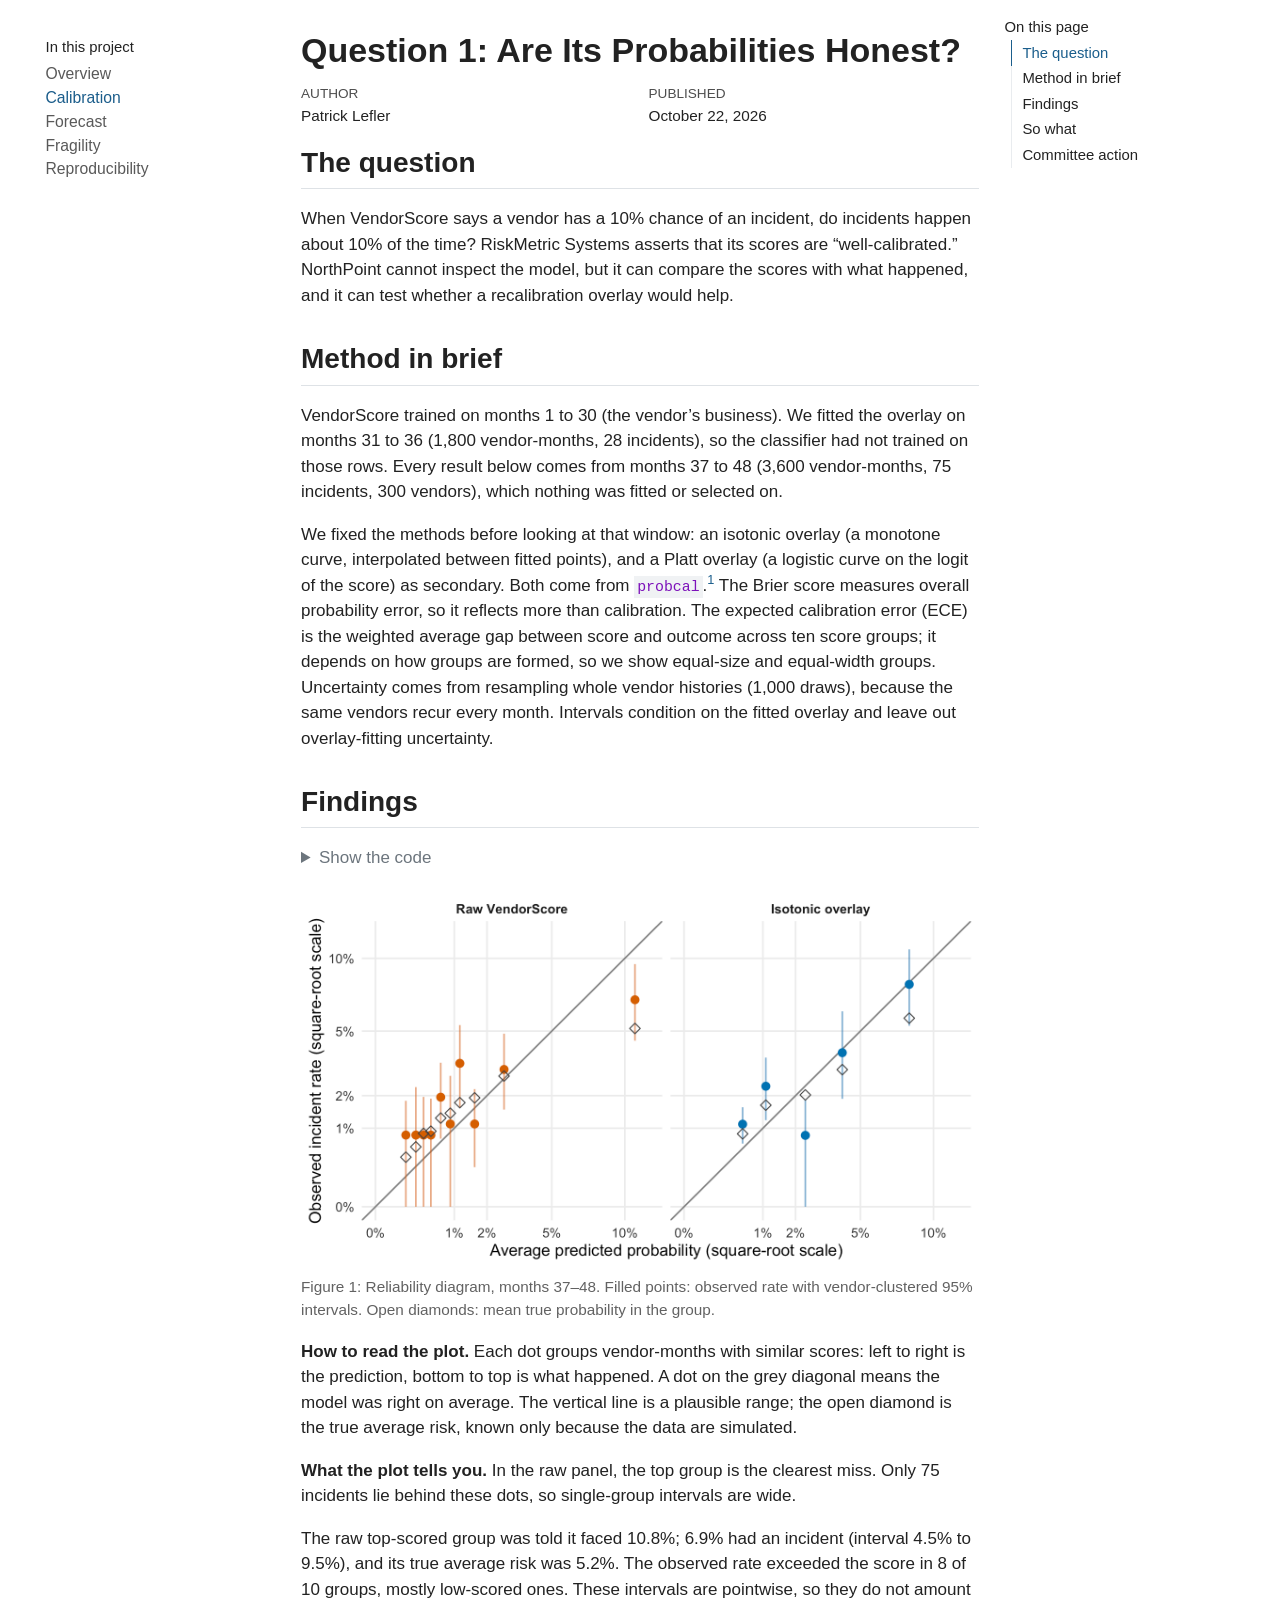
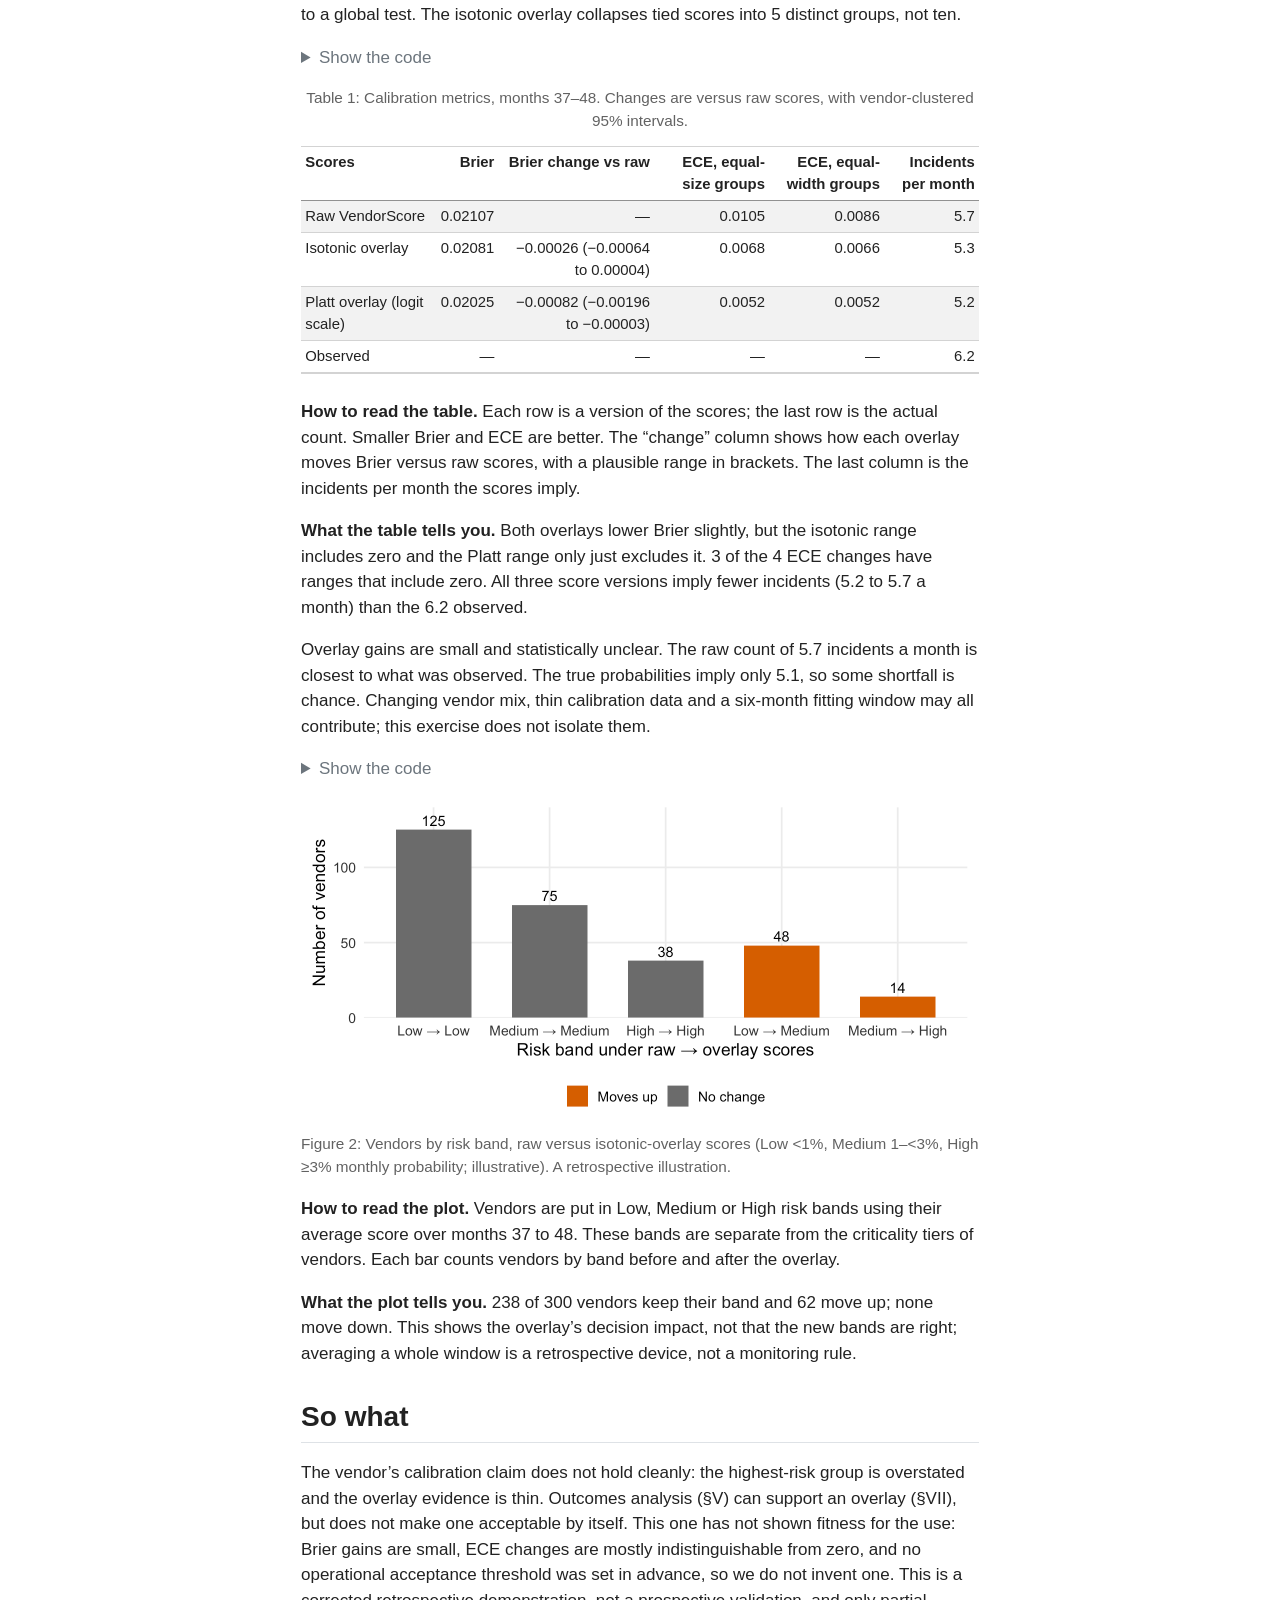
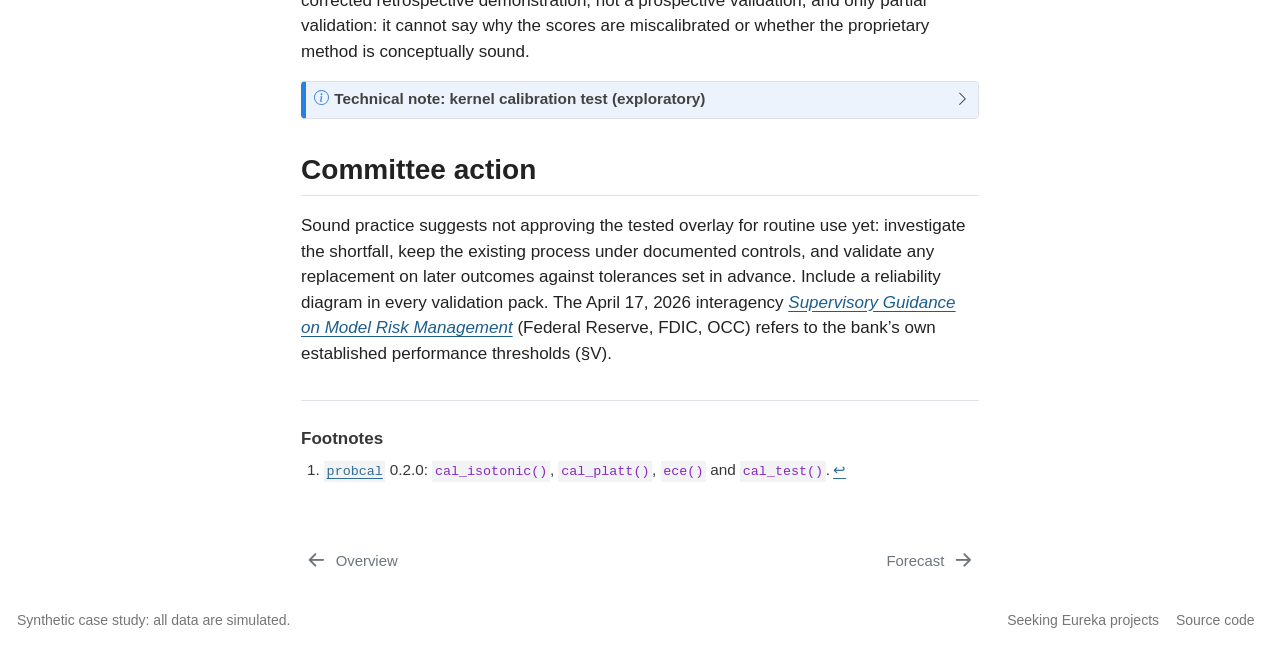
==== docs/calibration.html @ 38571746 "Major UI formating changes" ====
<!DOCTYPE html>
<html xmlns="http://www.w3.org/1999/xhtml" lang="en" xml:lang="en"><head>

<meta charset="utf-8">
<meta name="generator" content="quarto-1.8.26">

<meta name="viewport" content="width=device-width, initial-scale=1.0, user-scalable=yes">

<meta name="author" content="Patrick Lefler">
<meta name="dcterms.date" content="2026-10-22">

<title>Question 1: Are Its Probabilities Honest? – Three Questions for Any Risk Model</title>
<style>
code{white-space: pre-wrap;}
span.smallcaps{font-variant: small-caps;}
div.columns{display: flex; gap: min(4vw, 1.5em);}
div.column{flex: auto; overflow-x: auto;}
div.hanging-indent{margin-left: 1.5em; text-indent: -1.5em;}
ul.task-list{list-style: none;}
ul.task-list li input[type="checkbox"] {
  width: 0.8em;
  margin: 0 0.8em 0.2em -1em; /* quarto-specific, see https://github.com/quarto-dev/quarto-cli/issues/4556 */ 
  vertical-align: middle;
}
/* CSS for syntax highlighting */
html { -webkit-text-size-adjust: 100%; }
pre > code.sourceCode { white-space: pre; position: relative; }
pre > code.sourceCode > span { display: inline-block; line-height: 1.25; }
pre > code.sourceCode > span:empty { height: 1.2em; }
.sourceCode { overflow: visible; }
code.sourceCode > span { color: inherit; text-decoration: inherit; }
div.sourceCode { margin: 1em 0; }
pre.sourceCode { margin: 0; }
@media screen {
div.sourceCode { overflow: auto; }
}
@media print {
pre > code.sourceCode { white-space: pre-wrap; }
pre > code.sourceCode > span { text-indent: -5em; padding-left: 5em; }
}
pre.numberSource code
  { counter-reset: source-line 0; }
pre.numberSource code > span
  { position: relative; left: -4em; counter-increment: source-line; }
pre.numberSource code > span > a:first-child::before
  { content: counter(source-line);
    position: relative; left: -1em; text-align: right; vertical-align: baseline;
    border: none; display: inline-block;
    -webkit-touch-callout: none; -webkit-user-select: none;
    -khtml-user-select: none; -moz-user-select: none;
    -ms-user-select: none; user-select: none;
    padding: 0 4px; width: 4em;
  }
pre.numberSource { margin-left: 3em;  padding-left: 4px; }
div.sourceCode
  {   }
@media screen {
pre > code.sourceCode > span > a:first-child::before { text-decoration: underline; }
}
</style>


<script src="site_libs/quarto-nav/quarto-nav.js"></script>
<script src="site_libs/quarto-nav/headroom.min.js"></script>
<link href="./forecast.html" rel="next">
<link href="./index.html" rel="prev">
<script src="site_libs/clipboard/clipboard.min.js"></script>
<script src="site_libs/quarto-html/quarto.js" type="module"></script>
<script src="site_libs/quarto-html/tabsets/tabsets.js" type="module"></script>
<script src="site_libs/quarto-html/axe/axe-check.js" type="module"></script>
<script src="site_libs/quarto-html/popper.min.js"></script>
<script src="site_libs/quarto-html/tippy.umd.min.js"></script>
<script src="site_libs/quarto-html/anchor.min.js"></script>
<link href="site_libs/quarto-html/tippy.css" rel="stylesheet">
<link href="site_libs/quarto-html/quarto-syntax-highlighting-587c61ba64f3a5504c4d52d930310e48.css" rel="stylesheet" id="quarto-text-highlighting-styles">
<script src="site_libs/bootstrap/bootstrap.min.js"></script>
<link href="site_libs/bootstrap/bootstrap-icons.css" rel="stylesheet">
<link href="site_libs/bootstrap/bootstrap-27a998fbd444cbea4325d855b637c53e.min.css" rel="stylesheet" append-hash="true" id="quarto-bootstrap" data-mode="light">
<script id="quarto-search-options" type="application/json">{
  "language": {
    "search-no-results-text": "No results",
    "search-matching-documents-text": "matching documents",
    "search-copy-link-title": "Copy link to search",
    "search-hide-matches-text": "Hide additional matches",
    "search-more-match-text": "more match in this document",
    "search-more-matches-text": "more matches in this document",
    "search-clear-button-title": "Clear",
    "search-text-placeholder": "",
    "search-detached-cancel-button-title": "Cancel",
    "search-submit-button-title": "Submit",
    "search-label": "Search"
  }
}</script>


</head>

<body class="nav-sidebar floating quarto-light">

<div id="quarto-search-results"></div>
  <header id="quarto-header" class="headroom fixed-top">
  <nav class="quarto-secondary-nav">
    <div class="container-fluid d-flex">
      <button type="button" class="quarto-btn-toggle btn" data-bs-toggle="collapse" role="button" data-bs-target=".quarto-sidebar-collapse-item" aria-controls="quarto-sidebar" aria-expanded="false" aria-label="Toggle sidebar navigation" onclick="if (window.quartoToggleHeadroom) { window.quartoToggleHeadroom(); }">
        <i class="bi bi-layout-text-sidebar-reverse"></i>
      </button>
        <nav class="quarto-page-breadcrumbs" aria-label="breadcrumb"><ol class="breadcrumb"><li class="breadcrumb-item"><a href="./calibration.html">Calibration</a></li></ol></nav>
        <a class="flex-grow-1" role="navigation" data-bs-toggle="collapse" data-bs-target=".quarto-sidebar-collapse-item" aria-controls="quarto-sidebar" aria-expanded="false" aria-label="Toggle sidebar navigation" onclick="if (window.quartoToggleHeadroom) { window.quartoToggleHeadroom(); }">      
        </a>
    </div>
  </nav>
</header>
<!-- content -->
<div id="quarto-content" class="quarto-container page-columns page-rows-contents page-layout-article">
<!-- sidebar -->
  <nav id="quarto-sidebar" class="sidebar collapse collapse-horizontal quarto-sidebar-collapse-item sidebar-navigation floating overflow-auto">
    <div class="pt-lg-2 mt-2 text-left sidebar-header">
    <div class="sidebar-title mb-0 py-0">
      <a href="./">Three Questions for Any Risk Model</a> 
    </div>
      </div>
    <div class="sidebar-menu-container"> 
    <ul class="list-unstyled mt-1">
        <li class="sidebar-item">
  <div class="sidebar-item-container"> 
  <a href="./index.html" class="sidebar-item-text sidebar-link">
 <span class="menu-text">Overview</span></a>
  </div>
</li>
        <li class="sidebar-item">
  <div class="sidebar-item-container"> 
  <a href="./calibration.html" class="sidebar-item-text sidebar-link active">
 <span class="menu-text">Calibration</span></a>
  </div>
</li>
        <li class="sidebar-item">
  <div class="sidebar-item-container"> 
  <a href="./forecast.html" class="sidebar-item-text sidebar-link">
 <span class="menu-text">Forecast</span></a>
  </div>
</li>
        <li class="sidebar-item">
  <div class="sidebar-item-container"> 
  <a href="./fragility.html" class="sidebar-item-text sidebar-link">
 <span class="menu-text">Fragility</span></a>
  </div>
</li>
        <li class="sidebar-item">
  <div class="sidebar-item-container"> 
  <a href="./reproducibility.html" class="sidebar-item-text sidebar-link">
 <span class="menu-text">Reproducibility</span></a>
  </div>
</li>
    </ul>
    </div>
</nav>
<div id="quarto-sidebar-glass" class="quarto-sidebar-collapse-item" data-bs-toggle="collapse" data-bs-target=".quarto-sidebar-collapse-item"></div>
<!-- margin-sidebar -->
    <div id="quarto-margin-sidebar" class="sidebar margin-sidebar">
        <nav id="TOC" role="doc-toc" class="toc-active">
    <h2 id="toc-title">On this page</h2>
   
  <ul>
  <li><a href="#the-question" id="toc-the-question" class="nav-link active" data-scroll-target="#the-question">The question</a></li>
  <li><a href="#method-in-brief" id="toc-method-in-brief" class="nav-link" data-scroll-target="#method-in-brief">Method in brief</a></li>
  <li><a href="#findings" id="toc-findings" class="nav-link" data-scroll-target="#findings">Findings</a></li>
  <li><a href="#so-what" id="toc-so-what" class="nav-link" data-scroll-target="#so-what">So what</a></li>
  <li><a href="#committee-action" id="toc-committee-action" class="nav-link" data-scroll-target="#committee-action">Committee action</a></li>
  </ul>
</nav>
    </div>
<!-- main -->
<main class="content" id="quarto-document-content">

<header id="title-block-header" class="quarto-title-block default">
<div class="quarto-title">
<h1 class="title">Question 1: Are Its Probabilities Honest?</h1>
</div>



<div class="quarto-title-meta">

    <div>
    <div class="quarto-title-meta-heading">Author</div>
    <div class="quarto-title-meta-contents">
             <p>Patrick Lefler </p>
          </div>
  </div>
    
    <div>
    <div class="quarto-title-meta-heading">Published</div>
    <div class="quarto-title-meta-contents">
      <p class="date">October 22, 2026</p>
    </div>
  </div>
  
    
  </div>
  


</header>


<section id="the-question" class="level2">
<h2 class="anchored" data-anchor-id="the-question">The question</h2>
<p>When VendorScore says a vendor has a 10% chance of an incident, do incidents happen about 10% of the time? RiskMetric Systems asserts that its scores are “well-calibrated.” NorthPoint cannot inspect the model, but it can compare the scores with what happened, and it can test whether a recalibration overlay would help.</p>
</section>
<section id="method-in-brief" class="level2">
<h2 class="anchored" data-anchor-id="method-in-brief">Method in brief</h2>
<p>VendorScore trained on months 1 to 30 (the vendor’s business). We fitted the overlay on months 31 to 36 (1,800 vendor-months, 28 incidents), so the classifier had not trained on those rows. Every result below comes from months 37 to 48 (3,600 vendor-months, 75 incidents, 300 vendors), which nothing was fitted or selected on.</p>
<p>We fixed the methods before looking at that window: an isotonic overlay (a monotone curve, interpolated between fitted points), and a Platt overlay (a logistic curve on the logit of the score) as secondary. Both come from <code>probcal</code>.<a href="#fn1" class="footnote-ref" id="fnref1" role="doc-noteref"><sup>1</sup></a> The Brier score measures overall probability error, so it reflects more than calibration. The expected calibration error (ECE) is the weighted average gap between score and outcome across ten score groups; it depends on how groups are formed, so we show equal-size and equal-width groups. Uncertainty comes from resampling whole vendor histories (1,000 draws), because the same vendors recur every month. Intervals condition on the fitted overlay and leave out overlay-fitting uncertainty.</p>
</section>
<section id="findings" class="level2">
<h2 class="anchored" data-anchor-id="findings">Findings</h2>
<div class="cell">
<details class="code-fold">
<summary>Show the code</summary>
<div class="code-copy-outer-scaffold"><div class="sourceCode cell-code" id="cb1"><pre class="sourceCode r code-with-copy"><code class="sourceCode r"><span id="cb1-1"><a href="#cb1-1" aria-hidden="true" tabindex="-1"></a>rel2 <span class="ot">&lt;-</span> rel[rel<span class="sc">$</span>score <span class="sc">%in%</span> <span class="fu">c</span>(<span class="st">"Raw VendorScore"</span>, <span class="st">"Isotonic overlay"</span>), ]</span>
<span id="cb1-2"><a href="#cb1-2" aria-hidden="true" tabindex="-1"></a>rel2<span class="sc">$</span>score <span class="ot">&lt;-</span> <span class="fu">factor</span>(rel2<span class="sc">$</span>score, <span class="at">levels =</span> <span class="fu">c</span>(<span class="st">"Raw VendorScore"</span>, <span class="st">"Isotonic overlay"</span>))</span>
<span id="cb1-3"><a href="#cb1-3" aria-hidden="true" tabindex="-1"></a>brk <span class="ot">&lt;-</span> <span class="fu">c</span>(<span class="dv">0</span>, <span class="fl">0.01</span>, <span class="fl">0.02</span>, <span class="fl">0.05</span>, <span class="fl">0.10</span>)</span>
<span id="cb1-4"><a href="#cb1-4" aria-hidden="true" tabindex="-1"></a><span class="fu">ggplot</span>(rel2, <span class="fu">aes</span>(predicted, observed)) <span class="sc">+</span></span>
<span id="cb1-5"><a href="#cb1-5" aria-hidden="true" tabindex="-1"></a>  <span class="fu">geom_abline</span>(<span class="at">slope =</span> <span class="dv">1</span>, <span class="at">intercept =</span> <span class="dv">0</span>, <span class="at">colour =</span> <span class="st">"grey50"</span>) <span class="sc">+</span></span>
<span id="cb1-6"><a href="#cb1-6" aria-hidden="true" tabindex="-1"></a>  <span class="fu">geom_linerange</span>(<span class="fu">aes</span>(<span class="at">ymin =</span> low, <span class="at">ymax =</span> high, <span class="at">colour =</span> score), <span class="at">alpha =</span> <span class="fl">0.6</span>) <span class="sc">+</span></span>
<span id="cb1-7"><a href="#cb1-7" aria-hidden="true" tabindex="-1"></a>  <span class="fu">geom_point</span>(<span class="fu">aes</span>(<span class="at">colour =</span> score), <span class="at">size =</span> <span class="fl">2.6</span>) <span class="sc">+</span></span>
<span id="cb1-8"><a href="#cb1-8" aria-hidden="true" tabindex="-1"></a>  <span class="fu">geom_point</span>(<span class="fu">aes</span>(<span class="at">y =</span> true_mean), <span class="at">shape =</span> <span class="dv">5</span>, <span class="at">colour =</span> <span class="st">"grey25"</span>, <span class="at">size =</span> <span class="fl">2.4</span>) <span class="sc">+</span></span>
<span id="cb1-9"><a href="#cb1-9" aria-hidden="true" tabindex="-1"></a>  <span class="fu">facet_wrap</span>(<span class="sc">~</span>score) <span class="sc">+</span></span>
<span id="cb1-10"><a href="#cb1-10" aria-hidden="true" tabindex="-1"></a>  <span class="fu">scale_x_sqrt</span>(<span class="at">breaks =</span> brk, <span class="at">labels =</span> scales<span class="sc">::</span><span class="fu">label_percent</span>(<span class="at">accuracy =</span> <span class="dv">1</span>), <span class="at">limits =</span> <span class="fu">c</span>(<span class="dv">0</span>, <span class="fl">0.12</span>)) <span class="sc">+</span></span>
<span id="cb1-11"><a href="#cb1-11" aria-hidden="true" tabindex="-1"></a>  <span class="fu">scale_y_sqrt</span>(<span class="at">breaks =</span> brk, <span class="at">labels =</span> scales<span class="sc">::</span><span class="fu">label_percent</span>(<span class="at">accuracy =</span> <span class="dv">1</span>), <span class="at">limits =</span> <span class="fu">c</span>(<span class="dv">0</span>, <span class="fl">0.12</span>)) <span class="sc">+</span></span>
<span id="cb1-12"><a href="#cb1-12" aria-hidden="true" tabindex="-1"></a>  <span class="fu">scale_colour_manual</span>(<span class="at">values =</span> <span class="fu">unname</span>(okabe_ito[<span class="fu">c</span>(<span class="st">"vermillion"</span>, <span class="st">"blue"</span>)]), <span class="at">guide =</span> <span class="st">"none"</span>) <span class="sc">+</span></span>
<span id="cb1-13"><a href="#cb1-13" aria-hidden="true" tabindex="-1"></a>  <span class="fu">labs</span>(<span class="at">x =</span> <span class="st">"Average predicted probability (square-root scale)"</span>,</span>
<span id="cb1-14"><a href="#cb1-14" aria-hidden="true" tabindex="-1"></a>       <span class="at">y =</span> <span class="st">"Observed incident rate (square-root scale)"</span>)</span></code></pre></div><button title="Copy to Clipboard" class="code-copy-button"><i class="bi"></i></button></div>
</details>
<div class="cell-output-display">
<div id="fig-reliability" class="quarto-float quarto-figure quarto-figure-center anchored" alt="Two panels, raw and isotonic-overlay scores, plotting observed incident rate against predicted probability on a square-root scale with a diagonal. Raw top group lies below the diagonal.">
<figure class="quarto-float quarto-float-fig figure">
<div aria-describedby="fig-reliability-caption-0ceaefa1-69ba-4598-a22c-09a6ac19f8ca">
<img src="calibration_files/figure-html/fig-reliability-1.png" class="img-fluid figure-img" alt="Two panels, raw and isotonic-overlay scores, plotting observed incident rate against predicted probability on a square-root scale with a diagonal. Raw top group lies below the diagonal." width="720">
</div>
<figcaption class="quarto-float-caption-bottom quarto-float-caption quarto-float-fig" id="fig-reliability-caption-0ceaefa1-69ba-4598-a22c-09a6ac19f8ca">
Figure&nbsp;1: Reliability diagram, months 37–48. Filled points: observed rate with vendor-clustered 95% intervals. Open diamonds: mean true probability in the group.
</figcaption>
</figure>
</div>
</div>
</div>
<div class="reader-note">
<p><strong>How to read the plot.</strong> Each dot groups vendor-months with similar scores: left to right is the prediction, bottom to top is what happened. A dot on the grey diagonal means the model was right on average. The vertical line is a plausible range; the open diamond is the true average risk, known only because the data are simulated.</p>
<p><strong>What the plot tells you.</strong> In the raw panel, the top group is the clearest miss. Only 75 incidents lie behind these dots, so single-group intervals are wide.</p>
</div>
<p>The raw top-scored group was told it faced 10.8%; 6.9% had an incident (interval 4.5% to 9.5%), and its true average risk was 5.2%. The observed rate exceeded the score in 8 of 10 groups, mostly low-scored ones. These intervals are pointwise, so they do not amount to a global test. The isotonic overlay collapses tied scores into 5 distinct groups, not ten.</p>
<div class="cell">
<details class="code-fold">
<summary>Show the code</summary>
<div class="code-copy-outer-scaffold"><div class="sourceCode cell-code" id="cb2"><pre class="sourceCode r code-with-copy"><code class="sourceCode r"><span id="cb2-1"><a href="#cb2-1" aria-hidden="true" tabindex="-1"></a>tab <span class="ot">&lt;-</span> <span class="fu">data.frame</span>(</span>
<span id="cb2-2"><a href="#cb2-2" aria-hidden="true" tabindex="-1"></a>  <span class="at">Scores =</span> <span class="fu">c</span>(<span class="st">"Raw VendorScore"</span>, <span class="st">"Isotonic overlay"</span>, <span class="st">"Platt overlay (logit scale)"</span>, <span class="st">"Observed"</span>),</span>
<span id="cb2-3"><a href="#cb2-3" aria-hidden="true" tabindex="-1"></a>  <span class="at">Brier =</span> <span class="fu">c</span>(<span class="fu">sprintf</span>(<span class="st">"%.5f"</span>, pt[, <span class="st">"brier"</span>]), <span class="st">"—"</span>),</span>
<span id="cb2-4"><a href="#cb2-4" aria-hidden="true" tabindex="-1"></a>  <span class="st">`</span><span class="at">Brier change vs raw</span><span class="st">`</span> <span class="ot">=</span> <span class="fu">c</span>(<span class="st">"—"</span>, <span class="fu">dif</span>(<span class="st">"Isotonic overlay"</span>, <span class="st">"brier"</span>),</span>
<span id="cb2-5"><a href="#cb2-5" aria-hidden="true" tabindex="-1"></a>                            <span class="fu">dif</span>(<span class="st">"Platt overlay (logit scale)"</span>, <span class="st">"brier"</span>), <span class="st">"—"</span>),</span>
<span id="cb2-6"><a href="#cb2-6" aria-hidden="true" tabindex="-1"></a>  <span class="st">`</span><span class="at">ECE, equal-size groups</span><span class="st">`</span> <span class="ot">=</span> <span class="fu">c</span>(<span class="fu">sprintf</span>(<span class="st">"%.4f"</span>, pt[, <span class="st">"ece_mass"</span>]), <span class="st">"—"</span>),</span>
<span id="cb2-7"><a href="#cb2-7" aria-hidden="true" tabindex="-1"></a>  <span class="st">`</span><span class="at">ECE, equal-width groups</span><span class="st">`</span> <span class="ot">=</span> <span class="fu">c</span>(<span class="fu">sprintf</span>(<span class="st">"%.4f"</span>, pt[, <span class="st">"ece_width"</span>]), <span class="st">"—"</span>),</span>
<span id="cb2-8"><a href="#cb2-8" aria-hidden="true" tabindex="-1"></a>  <span class="st">`</span><span class="at">Incidents per month</span><span class="st">`</span> <span class="ot">=</span> <span class="fu">c</span>(<span class="fu">sprintf</span>(<span class="st">"%.1f"</span>, pt[, <span class="st">"expected_per_month"</span>]),</span>
<span id="cb2-9"><a href="#cb2-9" aria-hidden="true" tabindex="-1"></a>                            <span class="fu">sprintf</span>(<span class="st">"%.1f"</span>, cal<span class="sc">$</span>observed_per_month)),</span>
<span id="cb2-10"><a href="#cb2-10" aria-hidden="true" tabindex="-1"></a>  <span class="at">check.names =</span> <span class="cn">FALSE</span>)</span>
<span id="cb2-11"><a href="#cb2-11" aria-hidden="true" tabindex="-1"></a>knitr<span class="sc">::</span><span class="fu">kable</span>(tab, <span class="at">align =</span> <span class="st">"lrrrrr"</span>)</span></code></pre></div><button title="Copy to Clipboard" class="code-copy-button"><i class="bi"></i></button></div>
</details>
<div id="tbl-metrics" class="cell quarto-float quarto-figure quarto-figure-center anchored">
<figure class="quarto-float quarto-float-tbl figure">
<figcaption class="quarto-float-caption-top quarto-float-caption quarto-float-tbl" id="tbl-metrics-caption-0ceaefa1-69ba-4598-a22c-09a6ac19f8ca">
Table&nbsp;1: Calibration metrics, months 37–48. Changes are versus raw scores, with vendor-clustered 95% intervals.
</figcaption>
<div aria-describedby="tbl-metrics-caption-0ceaefa1-69ba-4598-a22c-09a6ac19f8ca">
<div class="cell-output-display">
<table class="do-not-create-environment cell caption-top table table-sm table-striped small">
<colgroup>
<col style="width: 20%">
<col style="width: 5%">
<col style="width: 23%">
<col style="width: 17%">
<col style="width: 17%">
<col style="width: 14%">
</colgroup>
<thead>
<tr class="header">
<th style="text-align: left;">Scores</th>
<th style="text-align: right;">Brier</th>
<th style="text-align: right;">Brier change vs raw</th>
<th style="text-align: right;">ECE, equal-size groups</th>
<th style="text-align: right;">ECE, equal-width groups</th>
<th style="text-align: right;">Incidents per month</th>
</tr>
</thead>
<tbody>
<tr class="odd">
<td style="text-align: left;">Raw VendorScore</td>
<td style="text-align: right;">0.02107</td>
<td style="text-align: right;">—</td>
<td style="text-align: right;">0.0105</td>
<td style="text-align: right;">0.0086</td>
<td style="text-align: right;">5.7</td>
</tr>
<tr class="even">
<td style="text-align: left;">Isotonic overlay</td>
<td style="text-align: right;">0.02081</td>
<td style="text-align: right;">−0.00026 (−0.00064 to 0.00004)</td>
<td style="text-align: right;">0.0068</td>
<td style="text-align: right;">0.0066</td>
<td style="text-align: right;">5.3</td>
</tr>
<tr class="odd">
<td style="text-align: left;">Platt overlay (logit scale)</td>
<td style="text-align: right;">0.02025</td>
<td style="text-align: right;">−0.00082 (−0.00196 to −0.00003)</td>
<td style="text-align: right;">0.0052</td>
<td style="text-align: right;">0.0052</td>
<td style="text-align: right;">5.2</td>
</tr>
<tr class="even">
<td style="text-align: left;">Observed</td>
<td style="text-align: right;">—</td>
<td style="text-align: right;">—</td>
<td style="text-align: right;">—</td>
<td style="text-align: right;">—</td>
<td style="text-align: right;">6.2</td>
</tr>
</tbody>
</table>
</div>
</div>
</figure>
</div>
</div>
<div class="reader-note">
<p><strong>How to read the table.</strong> Each row is a version of the scores; the last row is the actual count. Smaller Brier and ECE are better. The “change” column shows how each overlay moves Brier versus raw scores, with a plausible range in brackets. The last column is the incidents per month the scores imply.</p>
<p><strong>What the table tells you.</strong> Both overlays lower Brier slightly, but the isotonic range includes zero and the Platt range only just excludes it. 3 of the 4 ECE changes have ranges that include zero. All three score versions imply fewer incidents (5.2 to 5.7 a month) than the 6.2 observed.</p>
</div>
<p>Overlay gains are small and statistically unclear. The raw count of 5.7 incidents a month is closest to what was observed. The true probabilities imply only 5.1, so some shortfall is chance. Changing vendor mix, thin calibration data and a six-month fitting window may all contribute; this exercise does not isolate them.</p>
<div class="cell">
<details class="code-fold">
<summary>Show the code</summary>
<div class="code-copy-outer-scaffold"><div class="sourceCode cell-code" id="cb3"><pre class="sourceCode r code-with-copy"><code class="sourceCode r"><span id="cb3-1"><a href="#cb3-1" aria-hidden="true" tabindex="-1"></a>mov <span class="ot">&lt;-</span> cal<span class="sc">$</span>moves</span>
<span id="cb3-2"><a href="#cb3-2" aria-hidden="true" tabindex="-1"></a>mov<span class="sc">$</span>path <span class="ot">&lt;-</span> <span class="fu">factor</span>(<span class="fu">paste</span>(mov<span class="sc">$</span>from, <span class="st">"→"</span>, mov<span class="sc">$</span>to),</span>
<span id="cb3-3"><a href="#cb3-3" aria-hidden="true" tabindex="-1"></a>                   <span class="at">levels =</span> <span class="fu">unique</span>(<span class="fu">paste</span>(mov<span class="sc">$</span>from, <span class="st">"→"</span>, mov<span class="sc">$</span>to)[<span class="fu">order</span>(mov<span class="sc">$</span>move <span class="sc">!=</span> <span class="st">"No change"</span>, mov<span class="sc">$</span>from)]))</span>
<span id="cb3-4"><a href="#cb3-4" aria-hidden="true" tabindex="-1"></a><span class="fu">ggplot</span>(mov, <span class="fu">aes</span>(path, Freq, <span class="at">fill =</span> move)) <span class="sc">+</span></span>
<span id="cb3-5"><a href="#cb3-5" aria-hidden="true" tabindex="-1"></a>  <span class="fu">geom_col</span>(<span class="at">width =</span> <span class="fl">0.65</span>) <span class="sc">+</span></span>
<span id="cb3-6"><a href="#cb3-6" aria-hidden="true" tabindex="-1"></a>  <span class="fu">geom_text</span>(<span class="fu">aes</span>(<span class="at">label =</span> Freq), <span class="at">vjust =</span> <span class="sc">-</span><span class="fl">0.4</span>, <span class="at">size =</span> <span class="fl">3.8</span>) <span class="sc">+</span></span>
<span id="cb3-7"><a href="#cb3-7" aria-hidden="true" tabindex="-1"></a>  <span class="fu">scale_fill_manual</span>(<span class="at">values =</span> <span class="fu">c</span>(<span class="st">"No change"</span> <span class="ot">=</span> <span class="fu">unname</span>(okabe_ito[<span class="st">"grey"</span>]),</span>
<span id="cb3-8"><a href="#cb3-8" aria-hidden="true" tabindex="-1"></a>                               <span class="st">"Moves down"</span> <span class="ot">=</span> <span class="fu">unname</span>(okabe_ito[<span class="st">"blue"</span>]),</span>
<span id="cb3-9"><a href="#cb3-9" aria-hidden="true" tabindex="-1"></a>                               <span class="st">"Moves up"</span> <span class="ot">=</span> <span class="fu">unname</span>(okabe_ito[<span class="st">"vermillion"</span>]))) <span class="sc">+</span></span>
<span id="cb3-10"><a href="#cb3-10" aria-hidden="true" tabindex="-1"></a>  <span class="fu">scale_y_continuous</span>(<span class="at">expand =</span> <span class="fu">expansion</span>(<span class="at">mult =</span> <span class="fu">c</span>(<span class="dv">0</span>, <span class="fl">0.12</span>))) <span class="sc">+</span></span>
<span id="cb3-11"><a href="#cb3-11" aria-hidden="true" tabindex="-1"></a>  <span class="fu">labs</span>(<span class="at">x =</span> <span class="st">"Risk band under raw → overlay scores"</span>, <span class="at">y =</span> <span class="st">"Number of vendors"</span>, <span class="at">fill =</span> <span class="cn">NULL</span>)</span></code></pre></div><button title="Copy to Clipboard" class="code-copy-button"><i class="bi"></i></button></div>
</details>
<div class="cell-output-display">
<div id="fig-bands" class="quarto-float quarto-figure quarto-figure-center anchored" alt="Bar chart counting vendors that keep or change risk band under the isotonic overlay.">
<figure class="quarto-float quarto-float-fig figure">
<div aria-describedby="fig-bands-caption-0ceaefa1-69ba-4598-a22c-09a6ac19f8ca">
<img src="calibration_files/figure-html/fig-bands-1.png" class="img-fluid figure-img" alt="Bar chart counting vendors that keep or change risk band under the isotonic overlay." width="672">
</div>
<figcaption class="quarto-float-caption-bottom quarto-float-caption quarto-float-fig" id="fig-bands-caption-0ceaefa1-69ba-4598-a22c-09a6ac19f8ca">
Figure&nbsp;2: Vendors by risk band, raw versus isotonic-overlay scores (Low &lt;1%, Medium 1–&lt;3%, High ≥3% monthly probability; illustrative). A retrospective illustration.
</figcaption>
</figure>
</div>
</div>
</div>
<div class="reader-note">
<p><strong>How to read the plot.</strong> Vendors are put in Low, Medium or High risk bands using their average score over months 37 to 48. These bands are separate from the criticality tiers of vendors. Each bar counts vendors by band before and after the overlay.</p>
<p><strong>What the plot tells you.</strong> 238 of 300 vendors keep their band and 62 move up; none move down. This shows the overlay’s decision impact, not that the new bands are right; averaging a whole window is a retrospective device, not a monitoring rule.</p>
</div>
</section>
<section id="so-what" class="level2">
<h2 class="anchored" data-anchor-id="so-what">So what</h2>
<p>The vendor’s calibration claim does not hold cleanly: the highest-risk group is overstated and the overlay evidence is thin. Outcomes analysis (§V) can support an overlay (§VII), but does not make one acceptable by itself. This one has not shown fitness for the use: Brier gains are small, ECE changes are mostly indistinguishable from zero, and no operational acceptance threshold was set in advance, so we do not invent one. This is a corrected retrospective demonstration, not a prospective validation, and only partial validation: it cannot say why the scores are miscalibrated or whether the proprietary method is conceptually sound.</p>
<div class="callout callout-style-default callout-note callout-titled">
<div class="callout-header d-flex align-content-center collapsed" data-bs-toggle="collapse" data-bs-target=".callout-1-contents" aria-controls="callout-1" aria-expanded="false" aria-label="Toggle callout">
<div class="callout-icon-container">
<i class="callout-icon"></i>
</div>
<div class="callout-title-container flex-fill">
<span class="screen-reader-only">Note</span>Technical note: kernel calibration test (exploratory)
</div>
<div class="callout-btn-toggle d-inline-block border-0 py-1 ps-1 pe-0 float-end"><i class="callout-toggle"></i></div>
</div>
<div id="callout-1" class="callout-1-contents callout-collapse collapse">
<div class="callout-body-container callout-body">
<p>The kernel test in <code>probcal::cal_test()</code> on raw scores gives p = 0.023. It treats rows as independent although vendors recur monthly, so we do not rely on it.</p>
</div>
</div>
</div>
</section>
<section id="committee-action" class="level2">
<h2 class="anchored" data-anchor-id="committee-action">Committee action</h2>
<p>Sound practice suggests not approving the tested overlay for routine use yet: investigate the shortfall, keep the existing process under documented controls, and validate any replacement on later outcomes against tolerances set in advance. Include a reliability diagram in every validation pack. The April 17, 2026 interagency <a href="https://www.occ.gov/news-issuances/bulletins/2026/bulletin-2026-13a.pdf"><em>Supervisory Guidance on Model Risk Management</em></a> (Federal Reserve, FDIC, OCC) refers to the bank’s own established performance thresholds (§V).</p>


</section>


<div id="quarto-appendix" class="default"><section id="footnotes" class="footnotes footnotes-end-of-document" role="doc-endnotes"><h2 class="anchored quarto-appendix-heading">Footnotes</h2>

<ol>
<li id="fn1"><p><a href="https://cran.r-project.org/package=probcal"><code>probcal</code></a> 0.2.0: <code>cal_isotonic()</code>, <code>cal_platt()</code>, <code>ece()</code> and <code>cal_test()</code>.<a href="#fnref1" class="footnote-back" role="doc-backlink">↩︎</a></p></li>
</ol>
</section></div></main> <!-- /main -->
<script id="quarto-html-after-body" type="application/javascript">
  window.document.addEventListener("DOMContentLoaded", function (event) {
    const icon = "";
    const anchorJS = new window.AnchorJS();
    anchorJS.options = {
      placement: 'right',
      icon: icon
    };
    anchorJS.add('.anchored');
    const isCodeAnnotation = (el) => {
      for (const clz of el.classList) {
        if (clz.startsWith('code-annotation-')) {                     
          return true;
        }
      }
      return false;
    }
    const onCopySuccess = function(e) {
      // button target
      const button = e.trigger;
      // don't keep focus
      button.blur();
      // flash "checked"
      button.classList.add('code-copy-button-checked');
      var currentTitle = button.getAttribute("title");
      button.setAttribute("title", "Copied!");
      let tooltip;
      if (window.bootstrap) {
        button.setAttribute("data-bs-toggle", "tooltip");
        button.setAttribute("data-bs-placement", "left");
        button.setAttribute("data-bs-title", "Copied!");
        tooltip = new bootstrap.Tooltip(button, 
          { trigger: "manual", 
            customClass: "code-copy-button-tooltip",
            offset: [0, -8]});
        tooltip.show();    
      }
      setTimeout(function() {
        if (tooltip) {
          tooltip.hide();
          button.removeAttribute("data-bs-title");
          button.removeAttribute("data-bs-toggle");
          button.removeAttribute("data-bs-placement");
        }
        button.setAttribute("title", currentTitle);
        button.classList.remove('code-copy-button-checked');
      }, 1000);
      // clear code selection
      e.clearSelection();
    }
    const getTextToCopy = function(trigger) {
      const outerScaffold = trigger.parentElement.cloneNode(true);
      const codeEl = outerScaffold.querySelector('code');
      for (const childEl of codeEl.children) {
        if (isCodeAnnotation(childEl)) {
          childEl.remove();
        }
      }
      return codeEl.innerText;
    }
    const clipboard = new window.ClipboardJS('.code-copy-button:not([data-in-quarto-modal])', {
      text: getTextToCopy
    });
    clipboard.on('success', onCopySuccess);
    if (window.document.getElementById('quarto-embedded-source-code-modal')) {
      const clipboardModal = new window.ClipboardJS('.code-copy-button[data-in-quarto-modal]', {
        text: getTextToCopy,
        container: window.document.getElementById('quarto-embedded-source-code-modal')
      });
      clipboardModal.on('success', onCopySuccess);
    }
      var localhostRegex = new RegExp(/^(?:http|https):\/\/localhost\:?[0-9]*\//);
      var mailtoRegex = new RegExp(/^mailto:/);
        var filterRegex = new RegExp('/' + window.location.host + '/');
      var isInternal = (href) => {
          return filterRegex.test(href) || localhostRegex.test(href) || mailtoRegex.test(href);
      }
      // Inspect non-navigation links and adorn them if external
     var links = window.document.querySelectorAll('a[href]:not(.nav-link):not(.navbar-brand):not(.toc-action):not(.sidebar-link):not(.sidebar-item-toggle):not(.pagination-link):not(.no-external):not([aria-hidden]):not(.dropdown-item):not(.quarto-navigation-tool):not(.about-link)');
      for (var i=0; i<links.length; i++) {
        const link = links[i];
        if (!isInternal(link.href)) {
          // undo the damage that might have been done by quarto-nav.js in the case of
          // links that we want to consider external
          if (link.dataset.originalHref !== undefined) {
            link.href = link.dataset.originalHref;
          }
        }
      }
    function tippyHover(el, contentFn, onTriggerFn, onUntriggerFn) {
      const config = {
        allowHTML: true,
        maxWidth: 500,
        delay: 100,
        arrow: false,
        appendTo: function(el) {
            return el.parentElement;
        },
        interactive: true,
        interactiveBorder: 10,
        theme: 'quarto',
        placement: 'bottom-start',
      };
      if (contentFn) {
        config.content = contentFn;
      }
      if (onTriggerFn) {
        config.onTrigger = onTriggerFn;
      }
      if (onUntriggerFn) {
        config.onUntrigger = onUntriggerFn;
      }
      window.tippy(el, config); 
    }
    const noterefs = window.document.querySelectorAll('a[role="doc-noteref"]');
    for (var i=0; i<noterefs.length; i++) {
      const ref = noterefs[i];
      tippyHover(ref, function() {
        // use id or data attribute instead here
        let href = ref.getAttribute('data-footnote-href') || ref.getAttribute('href');
        try { href = new URL(href).hash; } catch {}
        const id = href.replace(/^#\/?/, "");
        const note = window.document.getElementById(id);
        if (note) {
          return note.innerHTML;
        } else {
          return "";
        }
      });
    }
    const xrefs = window.document.querySelectorAll('a.quarto-xref');
    const processXRef = (id, note) => {
      // Strip column container classes
      const stripColumnClz = (el) => {
        el.classList.remove("page-full", "page-columns");
        if (el.children) {
          for (const child of el.children) {
            stripColumnClz(child);
          }
        }
      }
      stripColumnClz(note)
      if (id === null || id.startsWith('sec-')) {
        // Special case sections, only their first couple elements
        const container = document.createElement("div");
        if (note.children && note.children.length > 2) {
          container.appendChild(note.children[0].cloneNode(true));
          for (let i = 1; i < note.children.length; i++) {
            const child = note.children[i];
            if (child.tagName === "P" && child.innerText === "") {
              continue;
            } else {
              container.appendChild(child.cloneNode(true));
              break;
            }
          }
          if (window.Quarto?.typesetMath) {
            window.Quarto.typesetMath(container);
          }
          return container.innerHTML
        } else {
          if (window.Quarto?.typesetMath) {
            window.Quarto.typesetMath(note);
          }
          return note.innerHTML;
        }
      } else {
        // Remove any anchor links if they are present
        const anchorLink = note.querySelector('a.anchorjs-link');
        if (anchorLink) {
          anchorLink.remove();
        }
        if (window.Quarto?.typesetMath) {
          window.Quarto.typesetMath(note);
        }
        if (note.classList.contains("callout")) {
          return note.outerHTML;
        } else {
          return note.innerHTML;
        }
      }
    }
    for (var i=0; i<xrefs.length; i++) {
      const xref = xrefs[i];
      tippyHover(xref, undefined, function(instance) {
        instance.disable();
        let url = xref.getAttribute('href');
        let hash = undefined; 
        if (url.startsWith('#')) {
          hash = url;
        } else {
          try { hash = new URL(url).hash; } catch {}
        }
        if (hash) {
          const id = hash.replace(/^#\/?/, "");
          const note = window.document.getElementById(id);
          if (note !== null) {
            try {
              const html = processXRef(id, note.cloneNode(true));
              instance.setContent(html);
            } finally {
              instance.enable();
              instance.show();
            }
          } else {
            // See if we can fetch this
            fetch(url.split('#')[0])
            .then(res => res.text())
            .then(html => {
              const parser = new DOMParser();
              const htmlDoc = parser.parseFromString(html, "text/html");
              const note = htmlDoc.getElementById(id);
              if (note !== null) {
                const html = processXRef(id, note);
                instance.setContent(html);
              } 
            }).finally(() => {
              instance.enable();
              instance.show();
            });
          }
        } else {
          // See if we can fetch a full url (with no hash to target)
          // This is a special case and we should probably do some content thinning / targeting
          fetch(url)
          .then(res => res.text())
          .then(html => {
            const parser = new DOMParser();
            const htmlDoc = parser.parseFromString(html, "text/html");
            const note = htmlDoc.querySelector('main.content');
            if (note !== null) {
              // This should only happen for chapter cross references
              // (since there is no id in the URL)
              // remove the first header
              if (note.children.length > 0 && note.children[0].tagName === "HEADER") {
                note.children[0].remove();
              }
              const html = processXRef(null, note);
              instance.setContent(html);
            } 
          }).finally(() => {
            instance.enable();
            instance.show();
          });
        }
      }, function(instance) {
      });
    }
        let selectedAnnoteEl;
        const selectorForAnnotation = ( cell, annotation) => {
          let cellAttr = 'data-code-cell="' + cell + '"';
          let lineAttr = 'data-code-annotation="' +  annotation + '"';
          const selector = 'span[' + cellAttr + '][' + lineAttr + ']';
          return selector;
        }
        const selectCodeLines = (annoteEl) => {
          const doc = window.document;
          const targetCell = annoteEl.getAttribute("data-target-cell");
          const targetAnnotation = annoteEl.getAttribute("data-target-annotation");
          const annoteSpan = window.document.querySelector(selectorForAnnotation(targetCell, targetAnnotation));
          const lines = annoteSpan.getAttribute("data-code-lines").split(",");
          const lineIds = lines.map((line) => {
            return targetCell + "-" + line;
          })
          let top = null;
          let height = null;
          let parent = null;
          if (lineIds.length > 0) {
              //compute the position of the single el (top and bottom and make a div)
              const el = window.document.getElementById(lineIds[0]);
              top = el.offsetTop;
              height = el.offsetHeight;
              parent = el.parentElement.parentElement;
            if (lineIds.length > 1) {
              const lastEl = window.document.getElementById(lineIds[lineIds.length - 1]);
              const bottom = lastEl.offsetTop + lastEl.offsetHeight;
              height = bottom - top;
            }
            if (top !== null && height !== null && parent !== null) {
              // cook up a div (if necessary) and position it 
              let div = window.document.getElementById("code-annotation-line-highlight");
              if (div === null) {
                div = window.document.createElement("div");
                div.setAttribute("id", "code-annotation-line-highlight");
                div.style.position = 'absolute';
                parent.appendChild(div);
              }
              div.style.top = top - 2 + "px";
              div.style.height = height + 4 + "px";
              div.style.left = 0;
              let gutterDiv = window.document.getElementById("code-annotation-line-highlight-gutter");
              if (gutterDiv === null) {
                gutterDiv = window.document.createElement("div");
                gutterDiv.setAttribute("id", "code-annotation-line-highlight-gutter");
                gutterDiv.style.position = 'absolute';
                const codeCell = window.document.getElementById(targetCell);
                const gutter = codeCell.querySelector('.code-annotation-gutter');
                gutter.appendChild(gutterDiv);
              }
              gutterDiv.style.top = top - 2 + "px";
              gutterDiv.style.height = height + 4 + "px";
            }
            selectedAnnoteEl = annoteEl;
          }
        };
        const unselectCodeLines = () => {
          const elementsIds = ["code-annotation-line-highlight", "code-annotation-line-highlight-gutter"];
          elementsIds.forEach((elId) => {
            const div = window.document.getElementById(elId);
            if (div) {
              div.remove();
            }
          });
          selectedAnnoteEl = undefined;
        };
          // Handle positioning of the toggle
      window.addEventListener(
        "resize",
        throttle(() => {
          elRect = undefined;
          if (selectedAnnoteEl) {
            selectCodeLines(selectedAnnoteEl);
          }
        }, 10)
      );
      function throttle(fn, ms) {
      let throttle = false;
      let timer;
        return (...args) => {
          if(!throttle) { // first call gets through
              fn.apply(this, args);
              throttle = true;
          } else { // all the others get throttled
              if(timer) clearTimeout(timer); // cancel #2
              timer = setTimeout(() => {
                fn.apply(this, args);
                timer = throttle = false;
              }, ms);
          }
        };
      }
        // Attach click handler to the DT
        const annoteDls = window.document.querySelectorAll('dt[data-target-cell]');
        for (const annoteDlNode of annoteDls) {
          annoteDlNode.addEventListener('click', (event) => {
            const clickedEl = event.target;
            if (clickedEl !== selectedAnnoteEl) {
              unselectCodeLines();
              const activeEl = window.document.querySelector('dt[data-target-cell].code-annotation-active');
              if (activeEl) {
                activeEl.classList.remove('code-annotation-active');
              }
              selectCodeLines(clickedEl);
              clickedEl.classList.add('code-annotation-active');
            } else {
              // Unselect the line
              unselectCodeLines();
              clickedEl.classList.remove('code-annotation-active');
            }
          });
        }
    const findCites = (el) => {
      const parentEl = el.parentElement;
      if (parentEl) {
        const cites = parentEl.dataset.cites;
        if (cites) {
          return {
            el,
            cites: cites.split(' ')
          };
        } else {
          return findCites(el.parentElement)
        }
      } else {
        return undefined;
      }
    };
    var bibliorefs = window.document.querySelectorAll('a[role="doc-biblioref"]');
    for (var i=0; i<bibliorefs.length; i++) {
      const ref = bibliorefs[i];
      const citeInfo = findCites(ref);
      if (citeInfo) {
        tippyHover(citeInfo.el, function() {
          var popup = window.document.createElement('div');
          citeInfo.cites.forEach(function(cite) {
            var citeDiv = window.document.createElement('div');
            citeDiv.classList.add('hanging-indent');
            citeDiv.classList.add('csl-entry');
            var biblioDiv = window.document.getElementById('ref-' + cite);
            if (biblioDiv) {
              citeDiv.innerHTML = biblioDiv.innerHTML;
            }
            popup.appendChild(citeDiv);
          });
          return popup.innerHTML;
        });
      }
    }
  });
  </script>
<nav class="page-navigation">
  <div class="nav-page nav-page-previous">
      <a href="./index.html" class="pagination-link" aria-label="Overview">
        <i class="bi bi-arrow-left-short"></i> <span class="nav-page-text">Overview</span>
      </a>          
  </div>
  <div class="nav-page nav-page-next">
      <a href="./forecast.html" class="pagination-link" aria-label="Forecast">
        <span class="nav-page-text">Forecast</span> <i class="bi bi-arrow-right-short"></i>
      </a>
  </div>
</nav>
</div> <!-- /content -->
<footer class="footer">
  <div class="nav-footer">
    <div class="nav-footer-left">
<p>Synthetic case study: all data are simulated.</p>
</div>   
    <div class="nav-footer-center">
      &nbsp;
    </div>
    <div class="nav-footer-right">
      <ul class="footer-items list-unstyled">
    <li class="nav-item">
    <a class="nav-link" href="https://seeking-eureka.com/projects.html">
<p>Seeking Eureka projects</p>
</a>
  </li>  
    <li class="nav-item">
    <a class="nav-link" href="https://github.com/patrick-lefler/rQuarto_three_questions_for_any_risk_model_2026-10-22">
<p>Source code</p>
</a>
  </li>  
</ul>
    </div>
  </div>
</footer>




</body></html>
---- docs/site_libs/quarto-html/tippy.css ----
.tippy-box[data-animation=fade][data-state=hidden]{opacity:0}[data-tippy-root]{max-width:calc(100vw - 10px)}.tippy-box{position:relative;background-color:#333;color:#fff;border-radius:4px;font-size:14px;line-height:1.4;white-space:normal;outline:0;transition-property:transform,visibility,opacity}.tippy-box[data-placement^=top]>.tippy-arrow{bottom:0}.tippy-box[data-placement^=top]>.tippy-arrow:before{bottom:-7px;left:0;border-width:8px 8px 0;border-top-color:initial;transform-origin:center top}.tippy-box[data-placement^=bottom]>.tippy-arrow{top:0}.tippy-box[data-placement^=bottom]>.tippy-arrow:before{top:-7px;left:0;border-width:0 8px 8px;border-bottom-color:initial;transform-origin:center bottom}.tippy-box[data-placement^=left]>.tippy-arrow{right:0}.tippy-box[data-placement^=left]>.tippy-arrow:before{border-width:8px 0 8px 8px;border-left-color:initial;right:-7px;transform-origin:center left}.tippy-box[data-placement^=right]>.tippy-arrow{left:0}.tippy-box[data-placement^=right]>.tippy-arrow:before{left:-7px;border-width:8px 8px 8px 0;border-right-color:initial;transform-origin:center right}.tippy-box[data-inertia][data-state=visible]{transition-timing-function:cubic-bezier(.54,1.5,.38,1.11)}.tippy-arrow{width:16px;height:16px;color:#333}.tippy-arrow:before{content:"";position:absolute;border-color:transparent;border-style:solid}.tippy-content{position:relative;padding:5px 9px;z-index:1}
---- docs/site_libs/quarto-html/quarto-syntax-highlighting-587c61ba64f3a5504c4d52d930310e48.css ----
/* quarto syntax highlight colors */
:root {
  --quarto-hl-ot-color: #003B4F;
  --quarto-hl-at-color: #657422;
  --quarto-hl-ss-color: #20794D;
  --quarto-hl-an-color: #5E5E5E;
  --quarto-hl-fu-color: #4758AB;
  --quarto-hl-st-color: #20794D;
  --quarto-hl-cf-color: #003B4F;
  --quarto-hl-op-color: #5E5E5E;
  --quarto-hl-er-color: #AD0000;
  --quarto-hl-bn-color: #AD0000;
  --quarto-hl-al-color: #AD0000;
  --quarto-hl-va-color: #111111;
  --quarto-hl-bu-color: inherit;
  --quarto-hl-ex-color: inherit;
  --quarto-hl-pp-color: #AD0000;
  --quarto-hl-in-color: #5E5E5E;
  --quarto-hl-vs-color: #20794D;
  --quarto-hl-wa-color: #5E5E5E;
  --quarto-hl-do-color: #5E5E5E;
  --quarto-hl-im-color: #00769E;
  --quarto-hl-ch-color: #20794D;
  --quarto-hl-dt-color: #AD0000;
  --quarto-hl-fl-color: #AD0000;
  --quarto-hl-co-color: #5E5E5E;
  --quarto-hl-cv-color: #5E5E5E;
  --quarto-hl-cn-color: #8f5902;
  --quarto-hl-sc-color: #5E5E5E;
  --quarto-hl-dv-color: #AD0000;
  --quarto-hl-kw-color: #003B4F;
}

/* other quarto variables */
:root {
  --quarto-font-monospace: SFMono-Regular, Menlo, Monaco, Consolas, "Liberation Mono", "Courier New", monospace;
}

/* syntax highlight based on Pandoc's rules */
pre > code.sourceCode > span {
  color: #003B4F;
}

code.sourceCode > span {
  color: #003B4F;
}

div.sourceCode,
div.sourceCode pre.sourceCode {
  color: #003B4F;
}

/* Normal */
code span {
  color: #003B4F;
}

/* Alert */
code span.al {
  color: #AD0000;
  font-style: inherit;
}

/* Annotation */
code span.an {
  color: #5E5E5E;
  font-style: inherit;
}

/* Attribute */
code span.at {
  color: #657422;
  font-style: inherit;
}

/* BaseN */
code span.bn {
  color: #AD0000;
  font-style: inherit;
}

/* BuiltIn */
code span.bu {
  font-style: inherit;
}

/* ControlFlow */
code span.cf {
  color: #003B4F;
  font-weight: bold;
  font-style: inherit;
}

/* Char */
code span.ch {
  color: #20794D;
  font-style: inherit;
}

/* Constant */
code span.cn {
  color: #8f5902;
  font-style: inherit;
}

/* Comment */
code span.co {
  color: #5E5E5E;
  font-style: inherit;
}

/* CommentVar */
code span.cv {
  color: #5E5E5E;
  font-style: italic;
}

/* Documentation */
code span.do {
  color: #5E5E5E;
  font-style: italic;
}

/* DataType */
code span.dt {
  color: #AD0000;
  font-style: inherit;
}

/* DecVal */
code span.dv {
  color: #AD0000;
  font-style: inherit;
}

/* Error */
code span.er {
  color: #AD0000;
  font-style: inherit;
}

/* Extension */
code span.ex {
  font-style: inherit;
}

/* Float */
code span.fl {
  color: #AD0000;
  font-style: inherit;
}

/* Function */
code span.fu {
  color: #4758AB;
  font-style: inherit;
}

/* Import */
code span.im {
  color: #00769E;
  font-style: inherit;
}

/* Information */
code span.in {
  color: #5E5E5E;
  font-style: inherit;
}

/* Keyword */
code span.kw {
  color: #003B4F;
  font-weight: bold;
  font-style: inherit;
}

/* Operator */
code span.op {
  color: #5E5E5E;
  font-style: inherit;
}

/* Other */
code span.ot {
  color: #003B4F;
  font-style: inherit;
}

/* Preprocessor */
code span.pp {
  color: #AD0000;
  font-style: inherit;
}

/* SpecialChar */
code span.sc {
  color: #5E5E5E;
  font-style: inherit;
}

/* SpecialString */
code span.ss {
  color: #20794D;
  font-style: inherit;
}

/* String */
code span.st {
  color: #20794D;
  font-style: inherit;
}

/* Variable */
code span.va {
  color: #111111;
  font-style: inherit;
}

/* VerbatimString */
code span.vs {
  color: #20794D;
  font-style: inherit;
}

/* Warning */
code span.wa {
  color: #5E5E5E;
  font-style: italic;
}

.prevent-inlining {
  content: "</";
}

/*# sourceMappingURL=2dce1cc6c82594539e1579de68416b47.css.map */
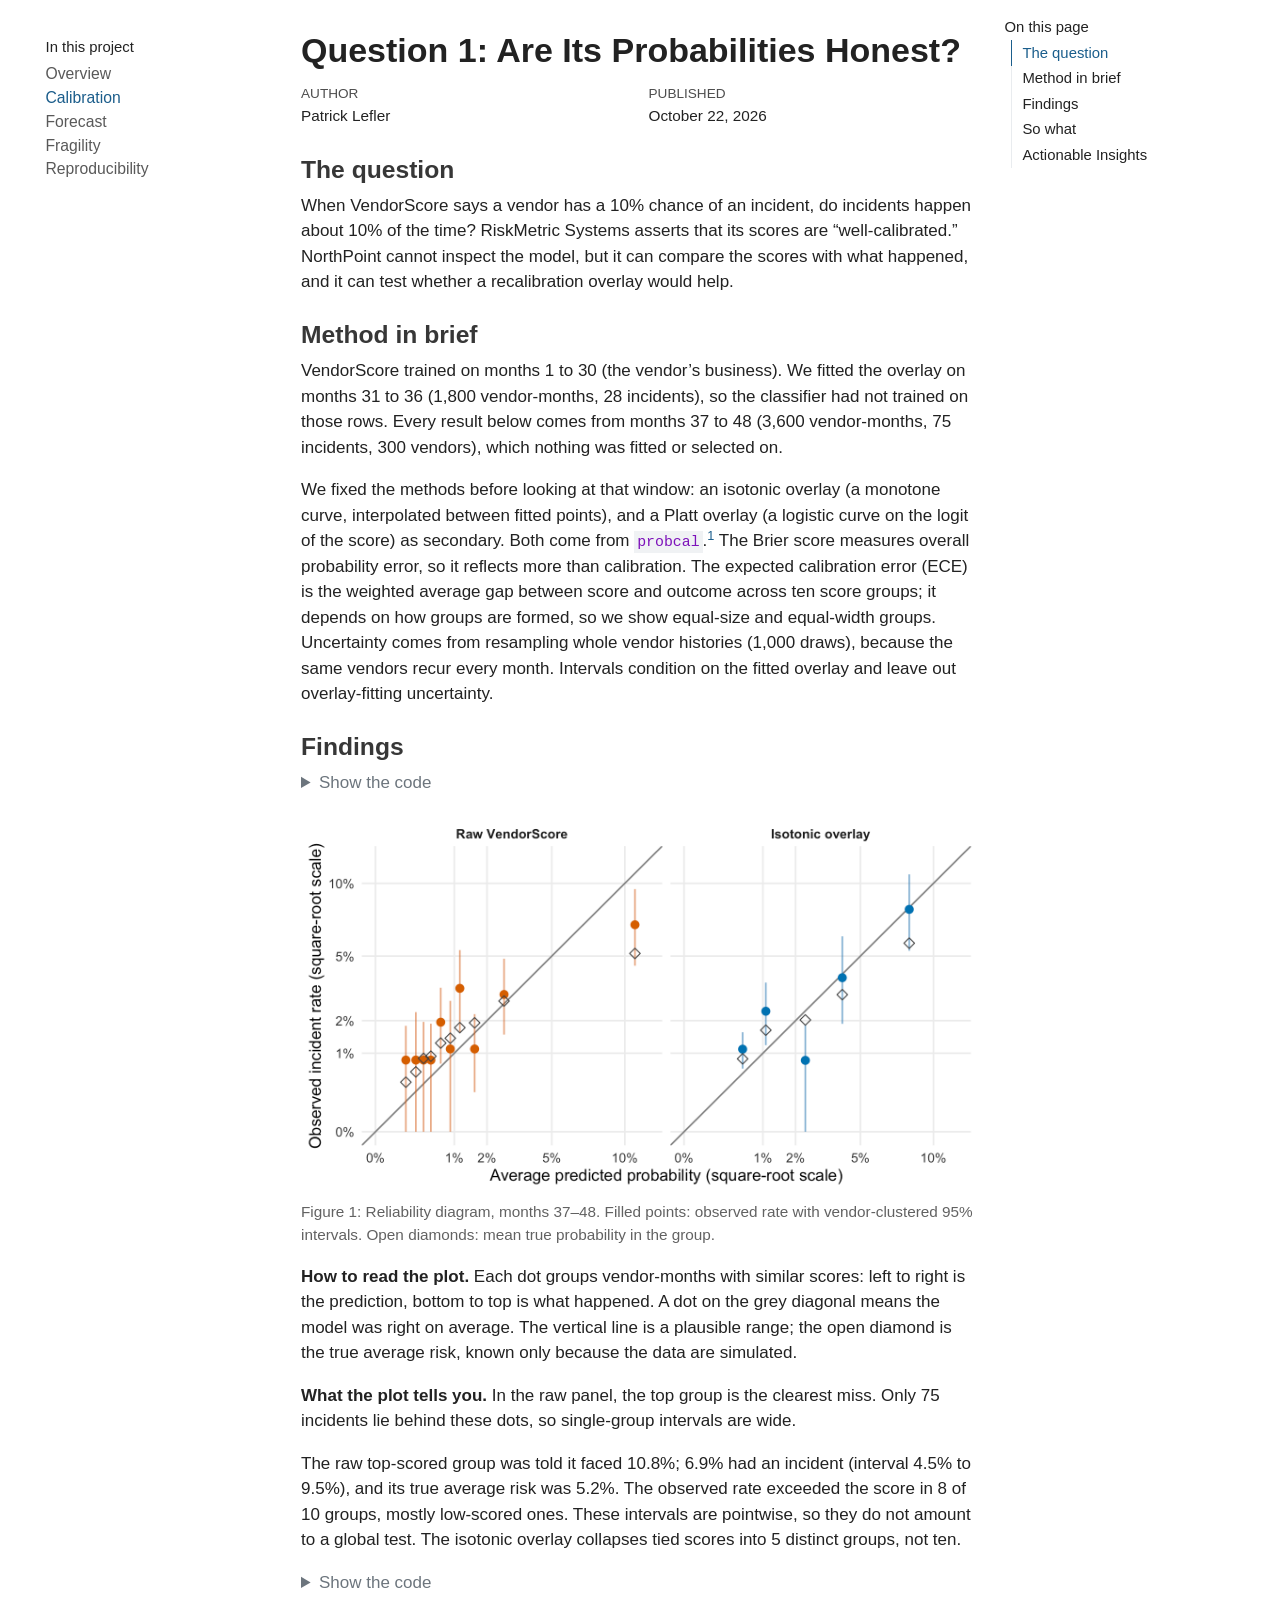
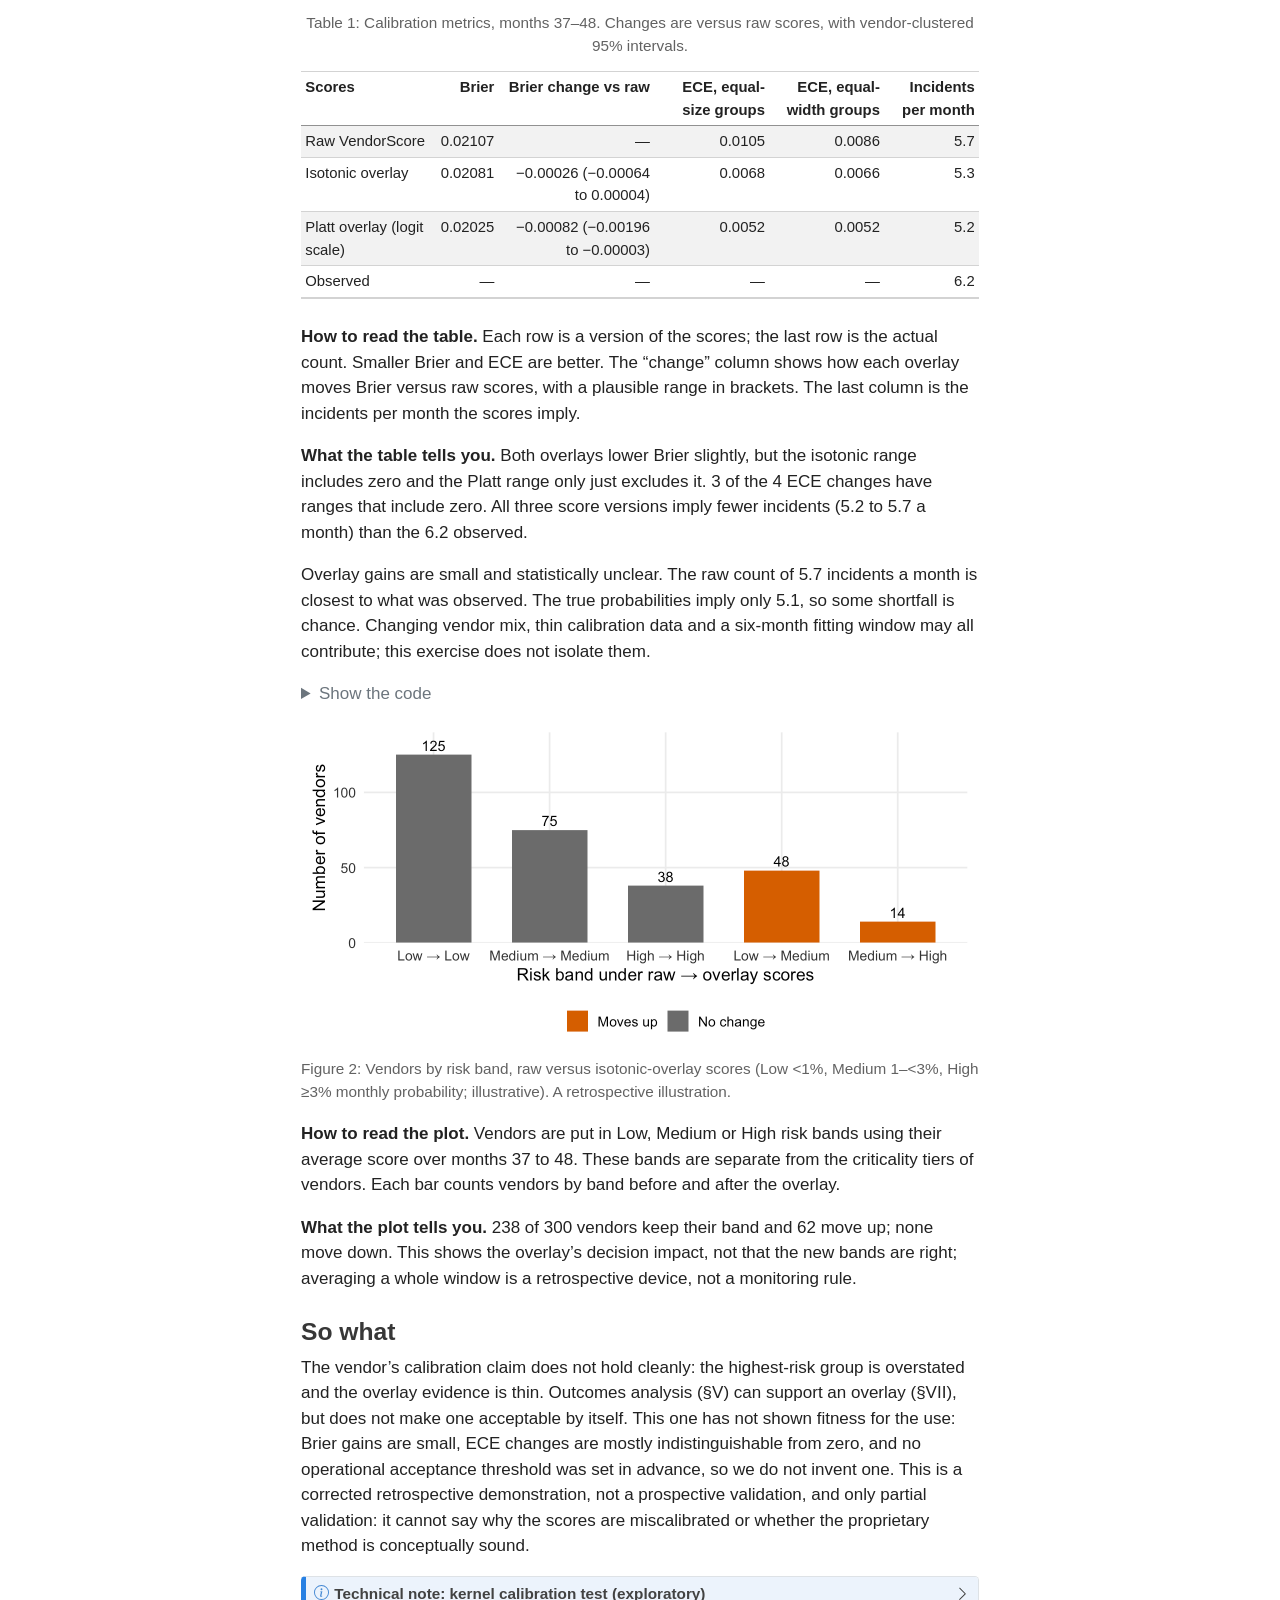
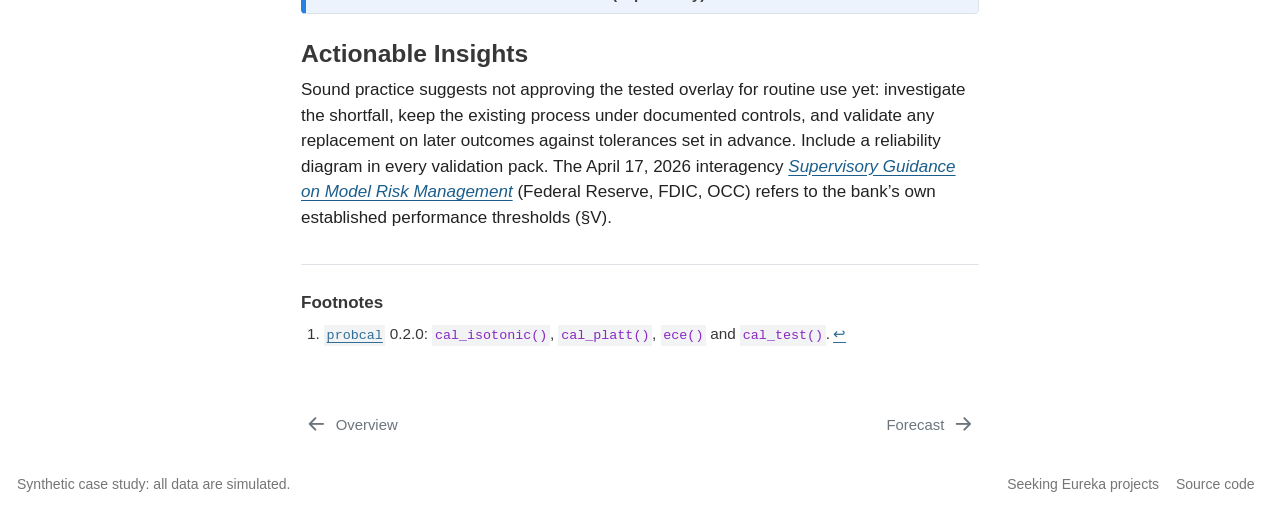
==== commit 2c039f18: "Calibration page changes" ====
--- a/docs/calibration.html
+++ b/docs/calibration.html
@@ -165,7 +165,7 @@
   <li><a href="#method-in-brief" id="toc-method-in-brief" class="nav-link" data-scroll-target="#method-in-brief">Method in brief</a></li>
   <li><a href="#findings" id="toc-findings" class="nav-link" data-scroll-target="#findings">Findings</a></li>
   <li><a href="#so-what" id="toc-so-what" class="nav-link" data-scroll-target="#so-what">So what</a></li>
-  <li><a href="#committee-action" id="toc-committee-action" class="nav-link" data-scroll-target="#committee-action">Committee action</a></li>
+  <li><a href="#actionable-insights" id="toc-actionable-insights" class="nav-link" data-scroll-target="#actionable-insights">Actionable Insights</a></li>
   </ul>
 </nav>
     </div>
@@ -203,17 +203,17 @@
 </header>
 
 
-<section id="the-question" class="level2">
-<h2 class="anchored" data-anchor-id="the-question">The question</h2>
+<section id="the-question" class="level3">
+<h3 class="anchored" data-anchor-id="the-question">The question</h3>
 <p>When VendorScore says a vendor has a 10% chance of an incident, do incidents happen about 10% of the time? RiskMetric Systems asserts that its scores are “well-calibrated.” NorthPoint cannot inspect the model, but it can compare the scores with what happened, and it can test whether a recalibration overlay would help.</p>
 </section>
-<section id="method-in-brief" class="level2">
-<h2 class="anchored" data-anchor-id="method-in-brief">Method in brief</h2>
+<section id="method-in-brief" class="level3">
+<h3 class="anchored" data-anchor-id="method-in-brief">Method in brief</h3>
 <p>VendorScore trained on months 1 to 30 (the vendor’s business). We fitted the overlay on months 31 to 36 (1,800 vendor-months, 28 incidents), so the classifier had not trained on those rows. Every result below comes from months 37 to 48 (3,600 vendor-months, 75 incidents, 300 vendors), which nothing was fitted or selected on.</p>
 <p>We fixed the methods before looking at that window: an isotonic overlay (a monotone curve, interpolated between fitted points), and a Platt overlay (a logistic curve on the logit of the score) as secondary. Both come from <code>probcal</code>.<a href="#fn1" class="footnote-ref" id="fnref1" role="doc-noteref"><sup>1</sup></a> The Brier score measures overall probability error, so it reflects more than calibration. The expected calibration error (ECE) is the weighted average gap between score and outcome across ten score groups; it depends on how groups are formed, so we show equal-size and equal-width groups. Uncertainty comes from resampling whole vendor histories (1,000 draws), because the same vendors recur every month. Intervals condition on the fitted overlay and leave out overlay-fitting uncertainty.</p>
 </section>
-<section id="findings" class="level2">
-<h2 class="anchored" data-anchor-id="findings">Findings</h2>
+<section id="findings" class="level3">
+<h3 class="anchored" data-anchor-id="findings">Findings</h3>
 <div class="cell">
 <details class="code-fold">
 <summary>Show the code</summary>
@@ -369,8 +369,8 @@
 <p><strong>What the plot tells you.</strong> 238 of 300 vendors keep their band and 62 move up; none move down. This shows the overlay’s decision impact, not that the new bands are right; averaging a whole window is a retrospective device, not a monitoring rule.</p>
 </div>
 </section>
-<section id="so-what" class="level2">
-<h2 class="anchored" data-anchor-id="so-what">So what</h2>
+<section id="so-what" class="level3">
+<h3 class="anchored" data-anchor-id="so-what">So what</h3>
 <p>The vendor’s calibration claim does not hold cleanly: the highest-risk group is overstated and the overlay evidence is thin. Outcomes analysis (§V) can support an overlay (§VII), but does not make one acceptable by itself. This one has not shown fitness for the use: Brier gains are small, ECE changes are mostly indistinguishable from zero, and no operational acceptance threshold was set in advance, so we do not invent one. This is a corrected retrospective demonstration, not a prospective validation, and only partial validation: it cannot say why the scores are miscalibrated or whether the proprietary method is conceptually sound.</p>
 <div class="callout callout-style-default callout-note callout-titled">
 <div class="callout-header d-flex align-content-center collapsed" data-bs-toggle="collapse" data-bs-target=".callout-1-contents" aria-controls="callout-1" aria-expanded="false" aria-label="Toggle callout">
@@ -389,8 +389,8 @@
 </div>
 </div>
 </section>
-<section id="committee-action" class="level2">
-<h2 class="anchored" data-anchor-id="committee-action">Committee action</h2>
+<section id="actionable-insights" class="level3">
+<h3 class="anchored" data-anchor-id="actionable-insights">Actionable Insights</h3>
 <p>Sound practice suggests not approving the tested overlay for routine use yet: investigate the shortfall, keep the existing process under documented controls, and validate any replacement on later outcomes against tolerances set in advance. Include a reliability diagram in every validation pack. The April 17, 2026 interagency <a href="https://www.occ.gov/news-issuances/bulletins/2026/bulletin-2026-13a.pdf"><em>Supervisory Guidance on Model Risk Management</em></a> (Federal Reserve, FDIC, OCC) refers to the bank’s own established performance thresholds (§V).</p>
 
 
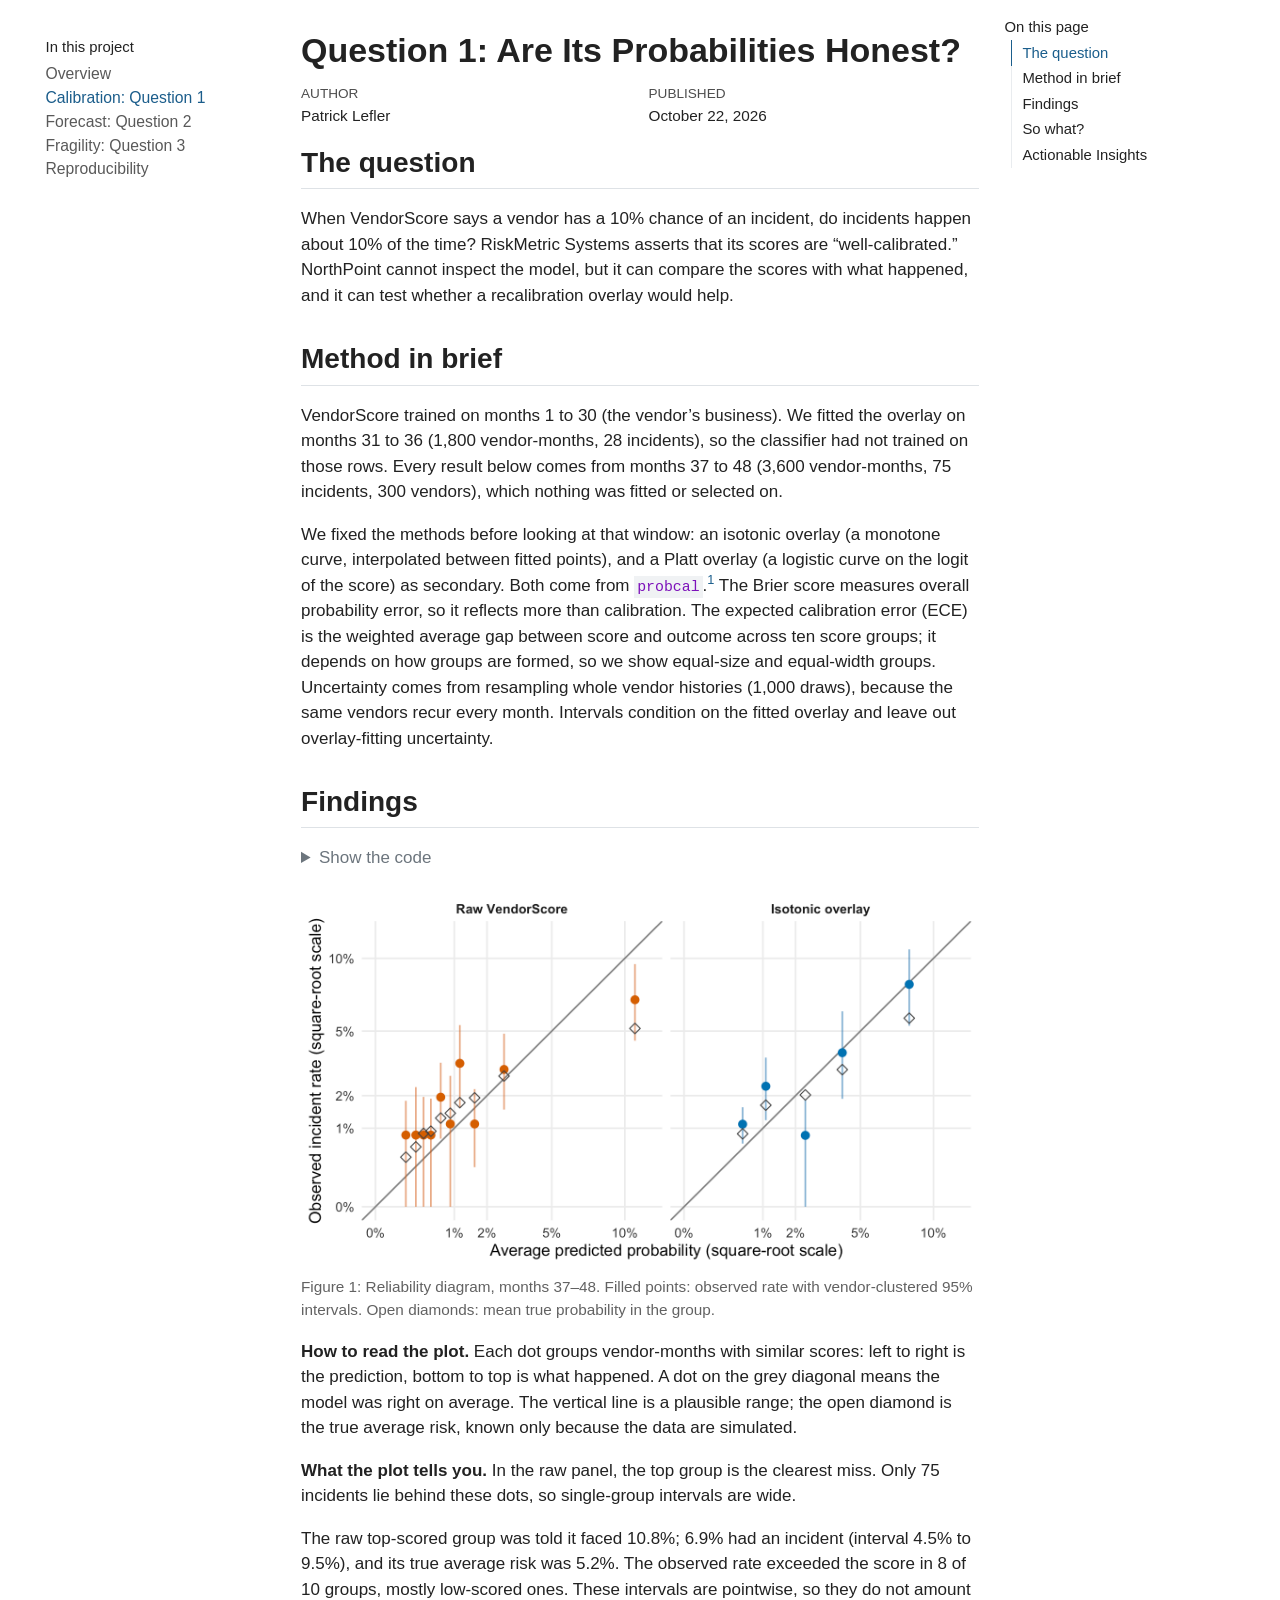
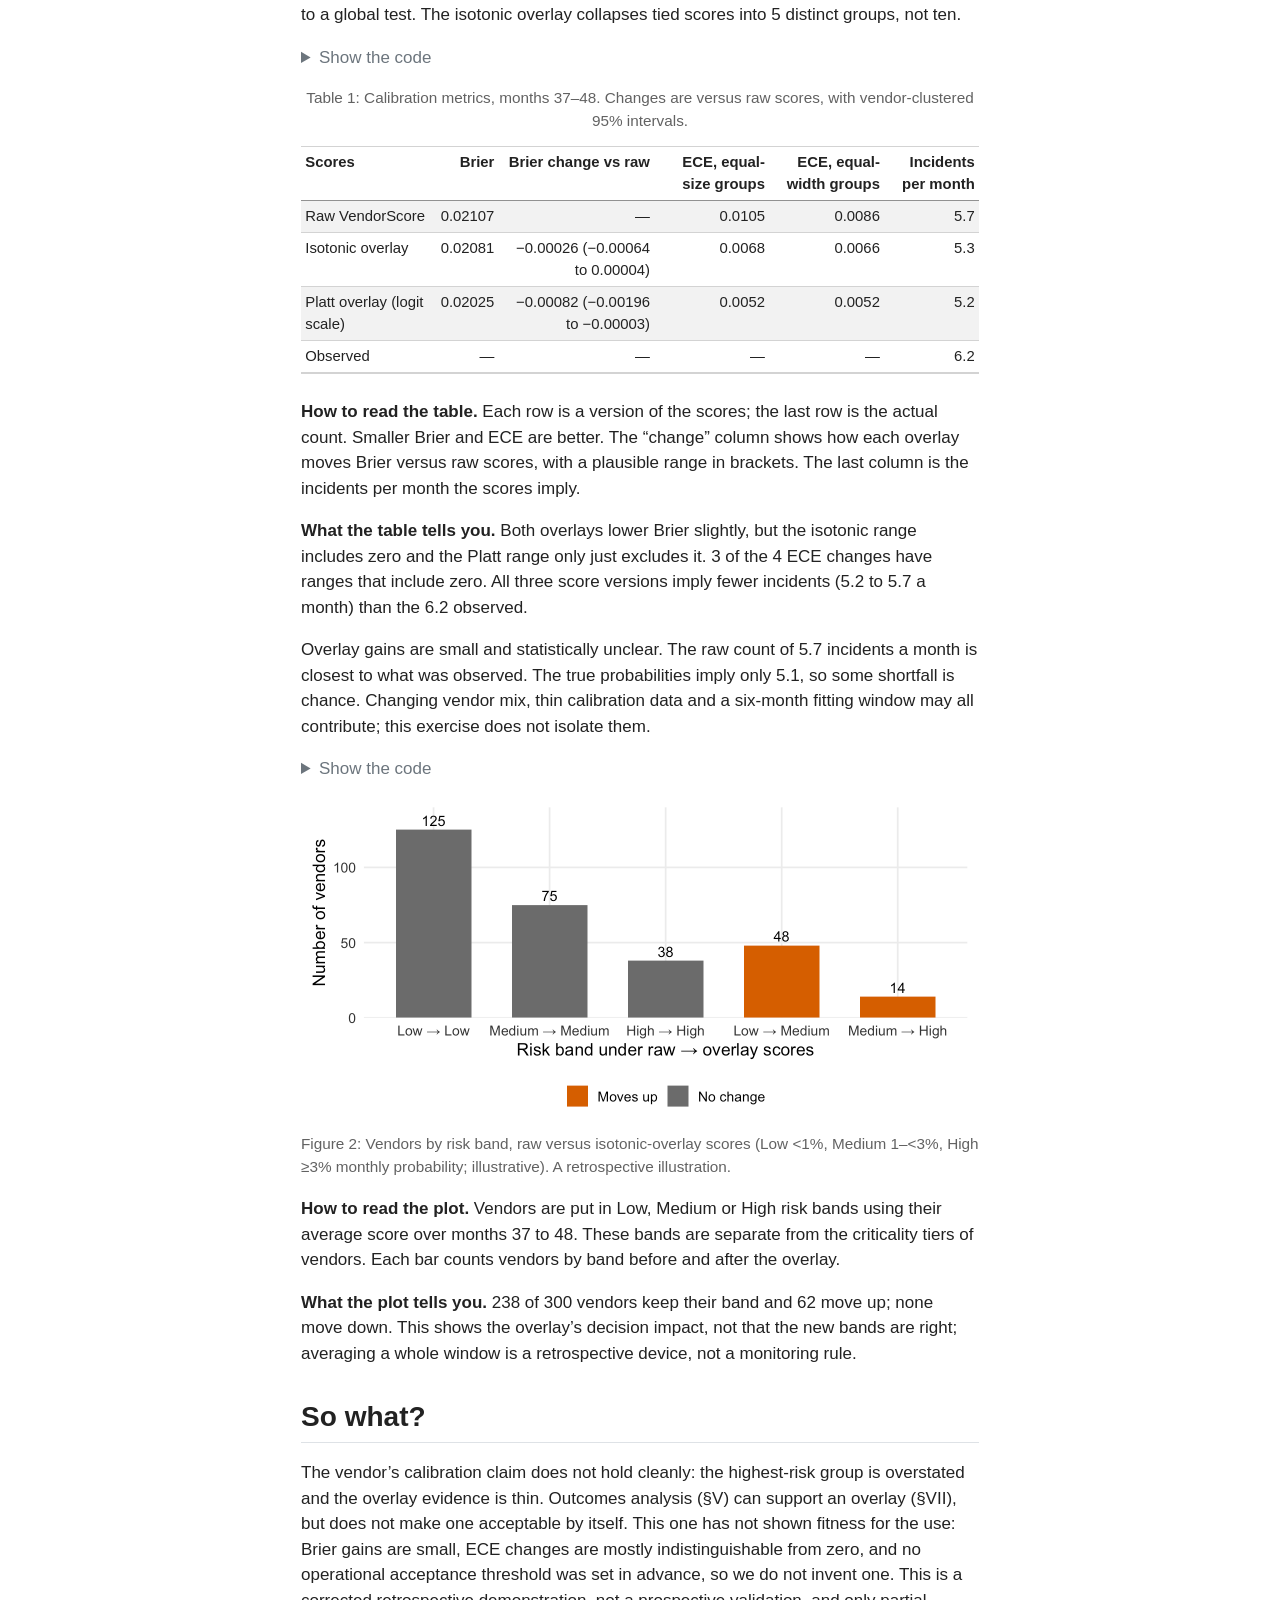
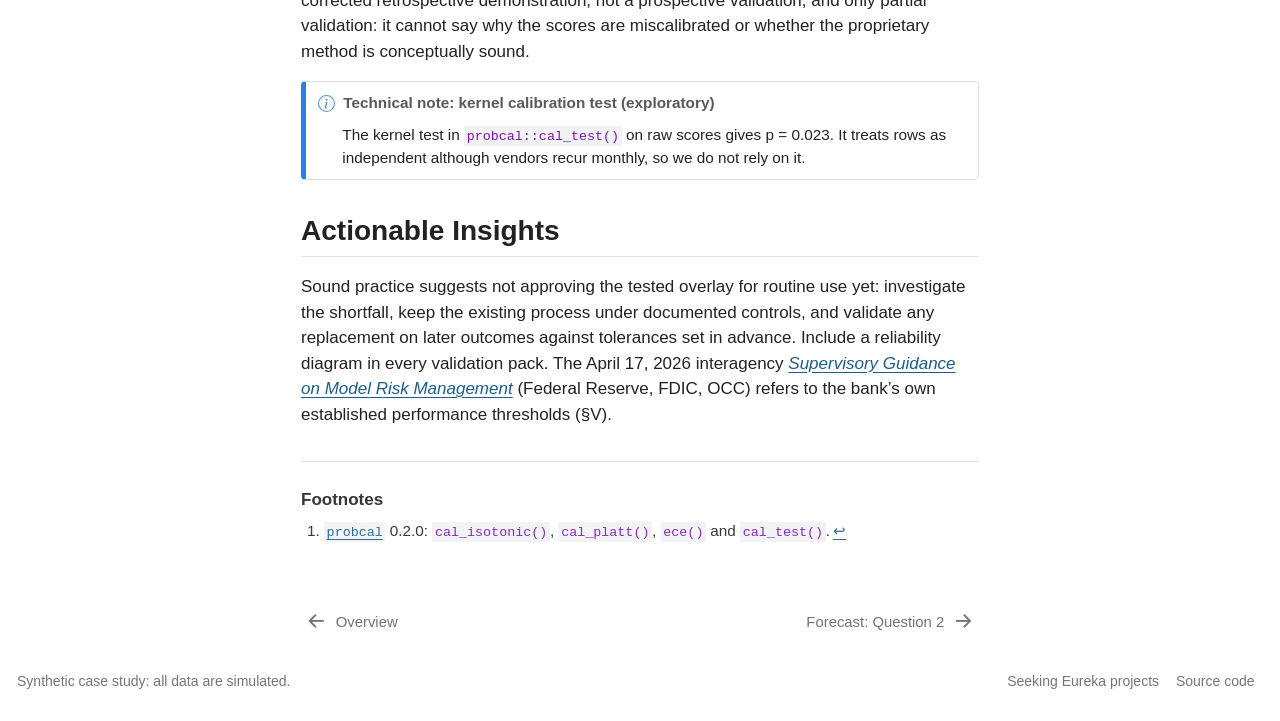
==== commit 7e84fc40: "Minor updates" ====
--- a/docs/calibration.html
+++ b/docs/calibration.html
@@ -104,7 +104,7 @@
       <button type="button" class="quarto-btn-toggle btn" data-bs-toggle="collapse" role="button" data-bs-target=".quarto-sidebar-collapse-item" aria-controls="quarto-sidebar" aria-expanded="false" aria-label="Toggle sidebar navigation" onclick="if (window.quartoToggleHeadroom) { window.quartoToggleHeadroom(); }">
         <i class="bi bi-layout-text-sidebar-reverse"></i>
       </button>
-        <nav class="quarto-page-breadcrumbs" aria-label="breadcrumb"><ol class="breadcrumb"><li class="breadcrumb-item"><a href="./calibration.html">Calibration</a></li></ol></nav>
+        <nav class="quarto-page-breadcrumbs" aria-label="breadcrumb"><ol class="breadcrumb"><li class="breadcrumb-item"><a href="./calibration.html">Calibration: Question 1</a></li></ol></nav>
         <a class="flex-grow-1" role="navigation" data-bs-toggle="collapse" data-bs-target=".quarto-sidebar-collapse-item" aria-controls="quarto-sidebar" aria-expanded="false" aria-label="Toggle sidebar navigation" onclick="if (window.quartoToggleHeadroom) { window.quartoToggleHeadroom(); }">      
         </a>
     </div>
@@ -130,19 +130,19 @@
         <li class="sidebar-item">
   <div class="sidebar-item-container"> 
   <a href="./calibration.html" class="sidebar-item-text sidebar-link active">
- <span class="menu-text">Calibration</span></a>
+ <span class="menu-text">Calibration: Question 1</span></a>
   </div>
 </li>
         <li class="sidebar-item">
   <div class="sidebar-item-container"> 
   <a href="./forecast.html" class="sidebar-item-text sidebar-link">
- <span class="menu-text">Forecast</span></a>
+ <span class="menu-text">Forecast: Question 2</span></a>
   </div>
 </li>
         <li class="sidebar-item">
   <div class="sidebar-item-container"> 
   <a href="./fragility.html" class="sidebar-item-text sidebar-link">
- <span class="menu-text">Fragility</span></a>
+ <span class="menu-text">Fragility: Question 3</span></a>
   </div>
 </li>
         <li class="sidebar-item">
@@ -164,7 +164,7 @@
   <li><a href="#the-question" id="toc-the-question" class="nav-link active" data-scroll-target="#the-question">The question</a></li>
   <li><a href="#method-in-brief" id="toc-method-in-brief" class="nav-link" data-scroll-target="#method-in-brief">Method in brief</a></li>
   <li><a href="#findings" id="toc-findings" class="nav-link" data-scroll-target="#findings">Findings</a></li>
-  <li><a href="#so-what" id="toc-so-what" class="nav-link" data-scroll-target="#so-what">So what</a></li>
+  <li><a href="#so-what" id="toc-so-what" class="nav-link" data-scroll-target="#so-what">So what?</a></li>
   <li><a href="#actionable-insights" id="toc-actionable-insights" class="nav-link" data-scroll-target="#actionable-insights">Actionable Insights</a></li>
   </ul>
 </nav>
@@ -203,17 +203,17 @@
 </header>
 
 
-<section id="the-question" class="level3">
-<h3 class="anchored" data-anchor-id="the-question">The question</h3>
+<section id="the-question" class="level2">
+<h2 class="anchored" data-anchor-id="the-question">The question</h2>
 <p>When VendorScore says a vendor has a 10% chance of an incident, do incidents happen about 10% of the time? RiskMetric Systems asserts that its scores are “well-calibrated.” NorthPoint cannot inspect the model, but it can compare the scores with what happened, and it can test whether a recalibration overlay would help.</p>
 </section>
-<section id="method-in-brief" class="level3">
-<h3 class="anchored" data-anchor-id="method-in-brief">Method in brief</h3>
+<section id="method-in-brief" class="level2">
+<h2 class="anchored" data-anchor-id="method-in-brief">Method in brief</h2>
 <p>VendorScore trained on months 1 to 30 (the vendor’s business). We fitted the overlay on months 31 to 36 (1,800 vendor-months, 28 incidents), so the classifier had not trained on those rows. Every result below comes from months 37 to 48 (3,600 vendor-months, 75 incidents, 300 vendors), which nothing was fitted or selected on.</p>
 <p>We fixed the methods before looking at that window: an isotonic overlay (a monotone curve, interpolated between fitted points), and a Platt overlay (a logistic curve on the logit of the score) as secondary. Both come from <code>probcal</code>.<a href="#fn1" class="footnote-ref" id="fnref1" role="doc-noteref"><sup>1</sup></a> The Brier score measures overall probability error, so it reflects more than calibration. The expected calibration error (ECE) is the weighted average gap between score and outcome across ten score groups; it depends on how groups are formed, so we show equal-size and equal-width groups. Uncertainty comes from resampling whole vendor histories (1,000 draws), because the same vendors recur every month. Intervals condition on the fitted overlay and leave out overlay-fitting uncertainty.</p>
 </section>
-<section id="findings" class="level3">
-<h3 class="anchored" data-anchor-id="findings">Findings</h3>
+<section id="findings" class="level2">
+<h2 class="anchored" data-anchor-id="findings">Findings</h2>
 <div class="cell">
 <details class="code-fold">
 <summary>Show the code</summary>
@@ -369,28 +369,25 @@
 <p><strong>What the plot tells you.</strong> 238 of 300 vendors keep their band and 62 move up; none move down. This shows the overlay’s decision impact, not that the new bands are right; averaging a whole window is a retrospective device, not a monitoring rule.</p>
 </div>
 </section>
-<section id="so-what" class="level3">
-<h3 class="anchored" data-anchor-id="so-what">So what</h3>
+<section id="so-what" class="level2">
+<h2 class="anchored" data-anchor-id="so-what">So what?</h2>
 <p>The vendor’s calibration claim does not hold cleanly: the highest-risk group is overstated and the overlay evidence is thin. Outcomes analysis (§V) can support an overlay (§VII), but does not make one acceptable by itself. This one has not shown fitness for the use: Brier gains are small, ECE changes are mostly indistinguishable from zero, and no operational acceptance threshold was set in advance, so we do not invent one. This is a corrected retrospective demonstration, not a prospective validation, and only partial validation: it cannot say why the scores are miscalibrated or whether the proprietary method is conceptually sound.</p>
-<div class="callout callout-style-default callout-note callout-titled">
-<div class="callout-header d-flex align-content-center collapsed" data-bs-toggle="collapse" data-bs-target=".callout-1-contents" aria-controls="callout-1" aria-expanded="false" aria-label="Toggle callout">
+<div class="callout callout-style-simple callout-note callout-titled">
+<div class="callout-header d-flex align-content-center">
 <div class="callout-icon-container">
 <i class="callout-icon"></i>
 </div>
 <div class="callout-title-container flex-fill">
 <span class="screen-reader-only">Note</span>Technical note: kernel calibration test (exploratory)
 </div>
-<div class="callout-btn-toggle d-inline-block border-0 py-1 ps-1 pe-0 float-end"><i class="callout-toggle"></i></div>
-</div>
-<div id="callout-1" class="callout-1-contents callout-collapse collapse">
+</div>
 <div class="callout-body-container callout-body">
 <p>The kernel test in <code>probcal::cal_test()</code> on raw scores gives p = 0.023. It treats rows as independent although vendors recur monthly, so we do not rely on it.</p>
 </div>
 </div>
-</div>
 </section>
-<section id="actionable-insights" class="level3">
-<h3 class="anchored" data-anchor-id="actionable-insights">Actionable Insights</h3>
+<section id="actionable-insights" class="level2">
+<h2 class="anchored" data-anchor-id="actionable-insights">Actionable Insights</h2>
 <p>Sound practice suggests not approving the tested overlay for routine use yet: investigate the shortfall, keep the existing process under documented controls, and validate any replacement on later outcomes against tolerances set in advance. Include a reliability diagram in every validation pack. The April 17, 2026 interagency <a href="https://www.occ.gov/news-issuances/bulletins/2026/bulletin-2026-13a.pdf"><em>Supervisory Guidance on Model Risk Management</em></a> (Federal Reserve, FDIC, OCC) refers to the bank’s own established performance thresholds (§V).</p>
 
 
@@ -810,8 +807,8 @@
       </a>          
   </div>
   <div class="nav-page nav-page-next">
-      <a href="./forecast.html" class="pagination-link" aria-label="Forecast">
-        <span class="nav-page-text">Forecast</span> <i class="bi bi-arrow-right-short"></i>
+      <a href="./forecast.html" class="pagination-link" aria-label="Forecast: Question 2">
+        <span class="nav-page-text">Forecast: Question 2</span> <i class="bi bi-arrow-right-short"></i>
       </a>
   </div>
 </nav>
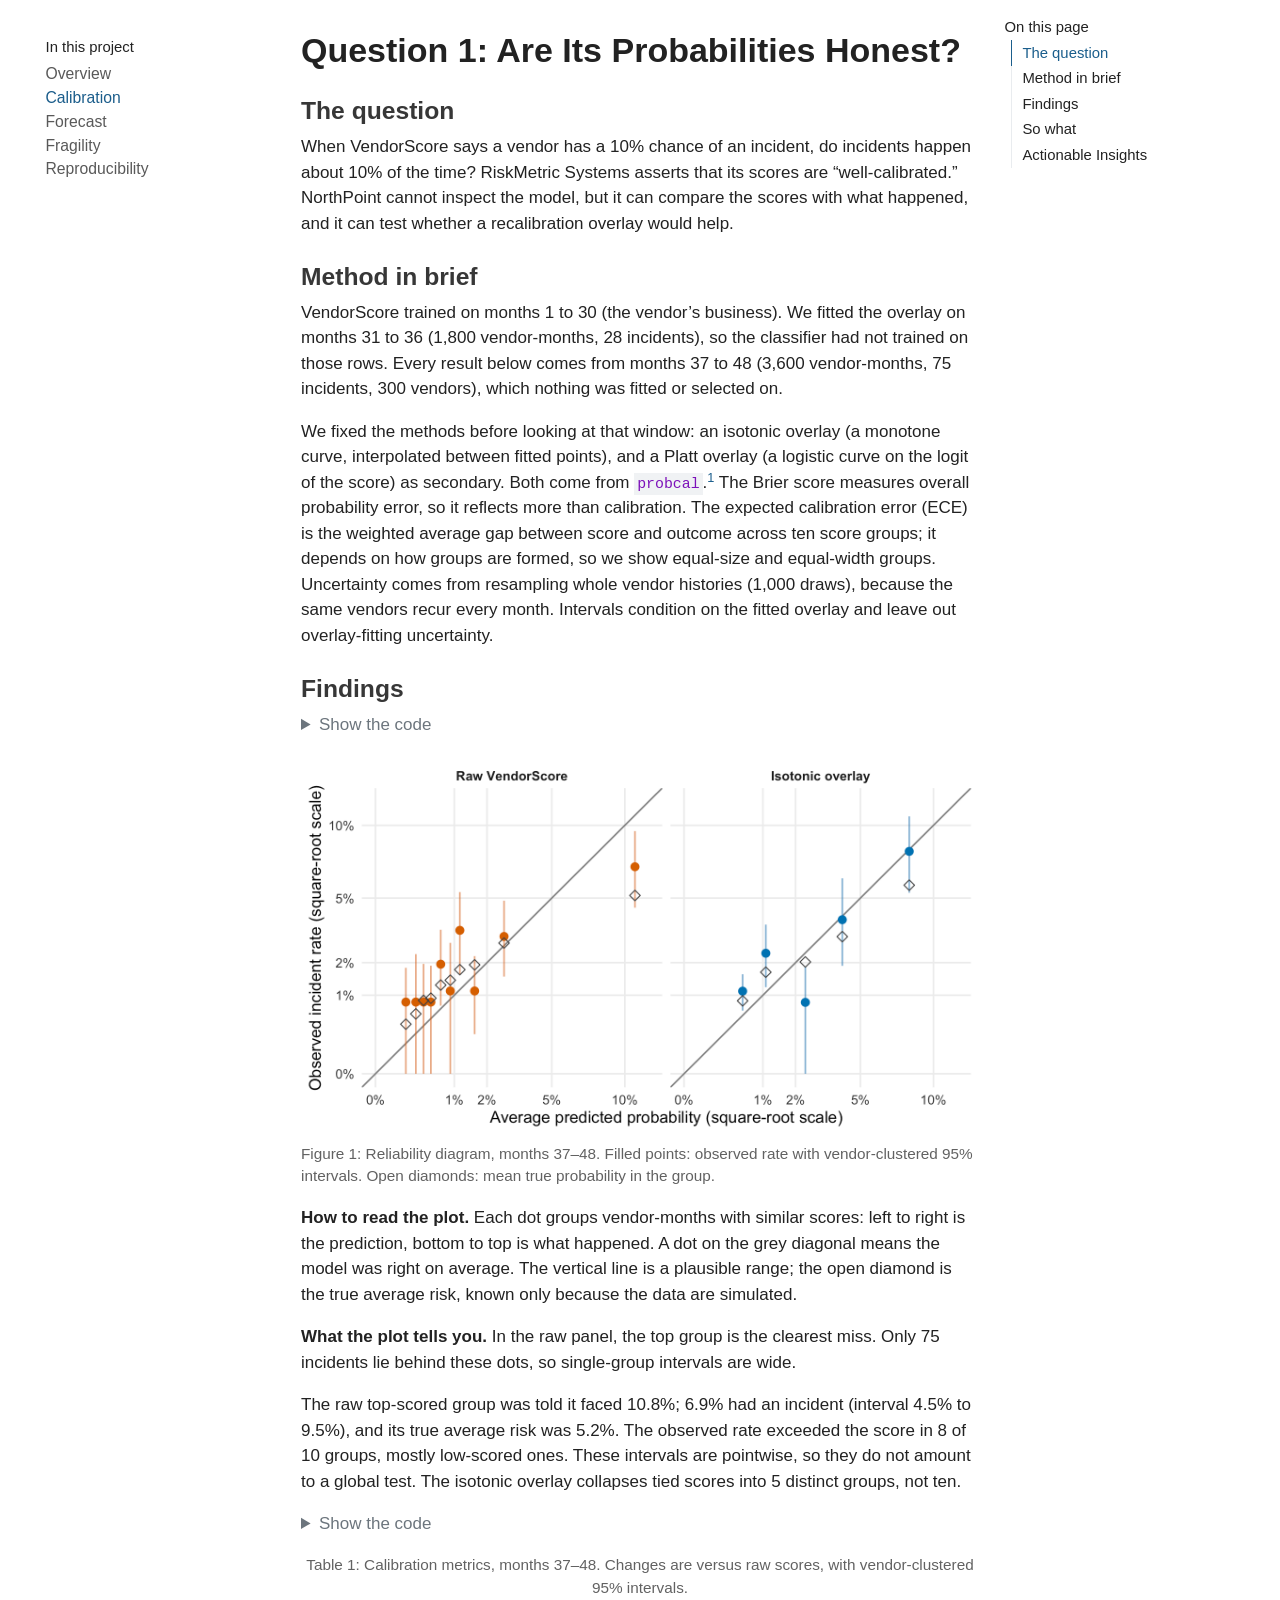
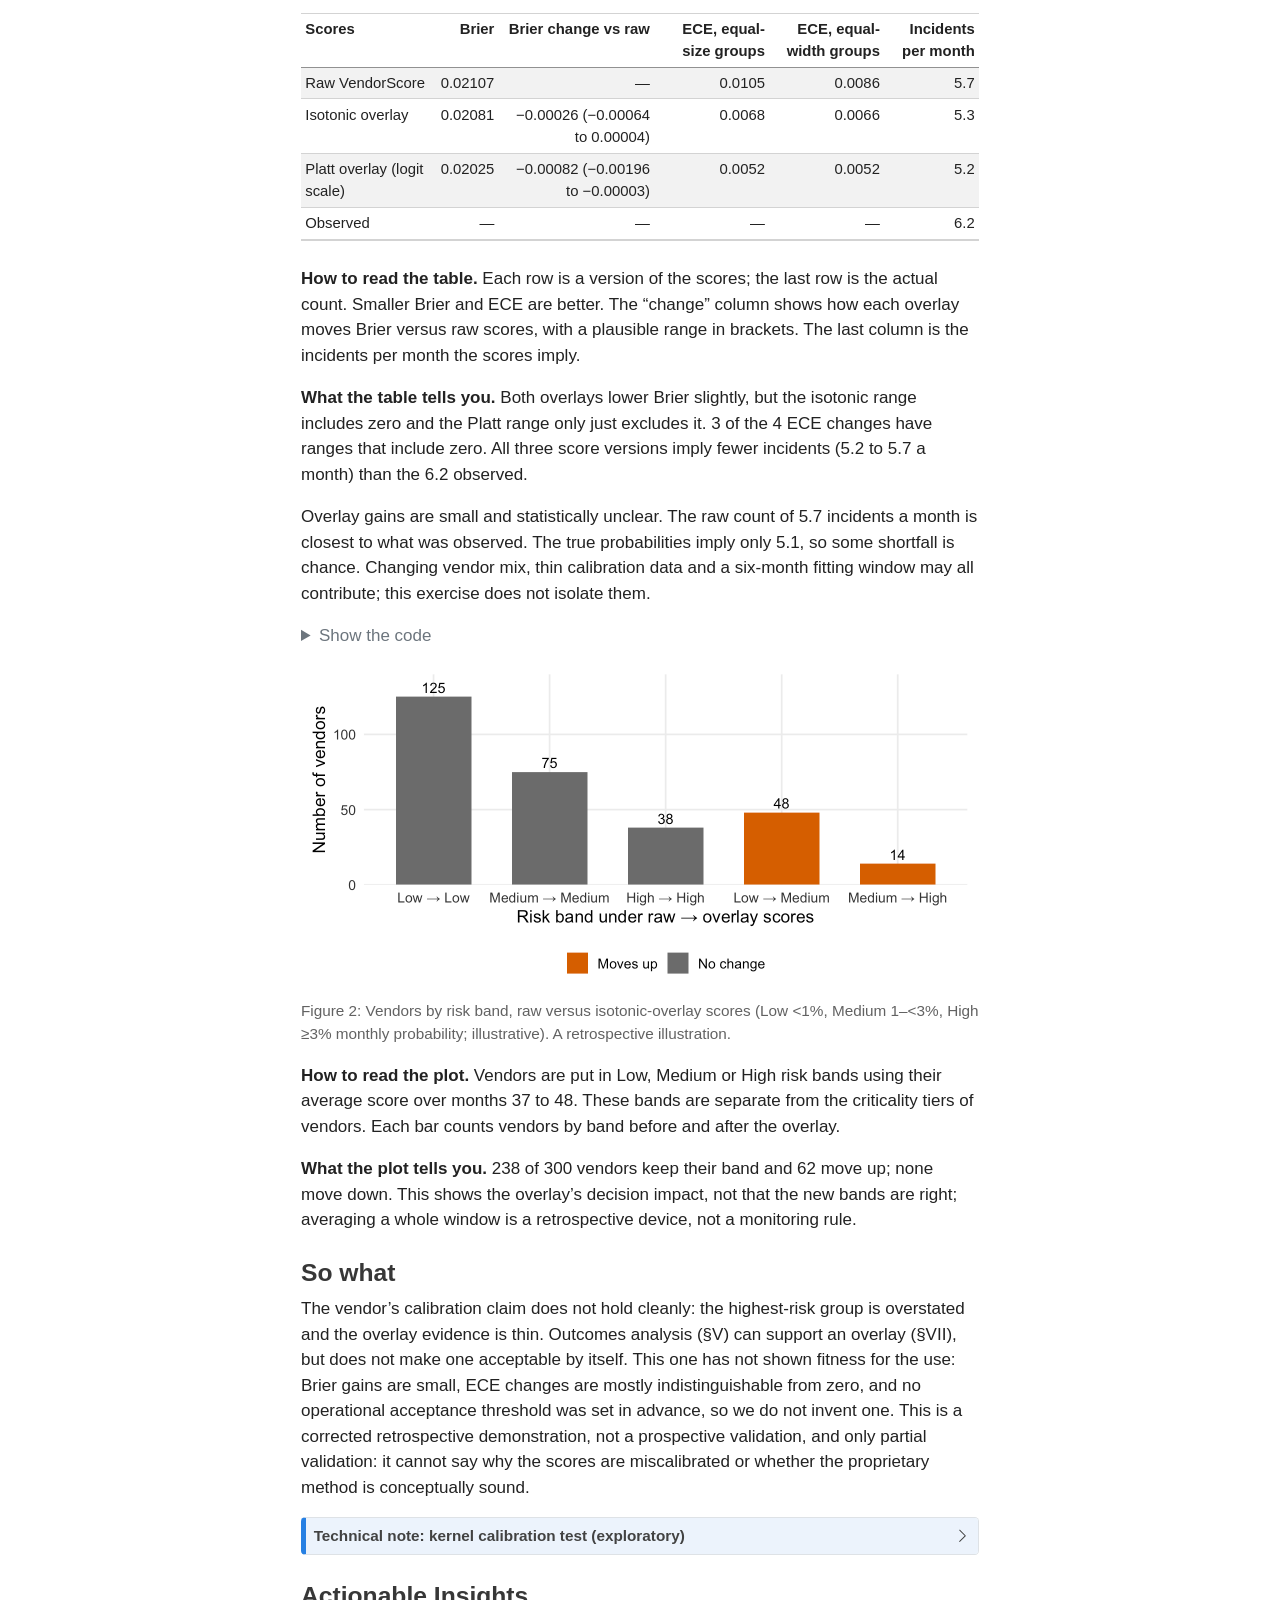
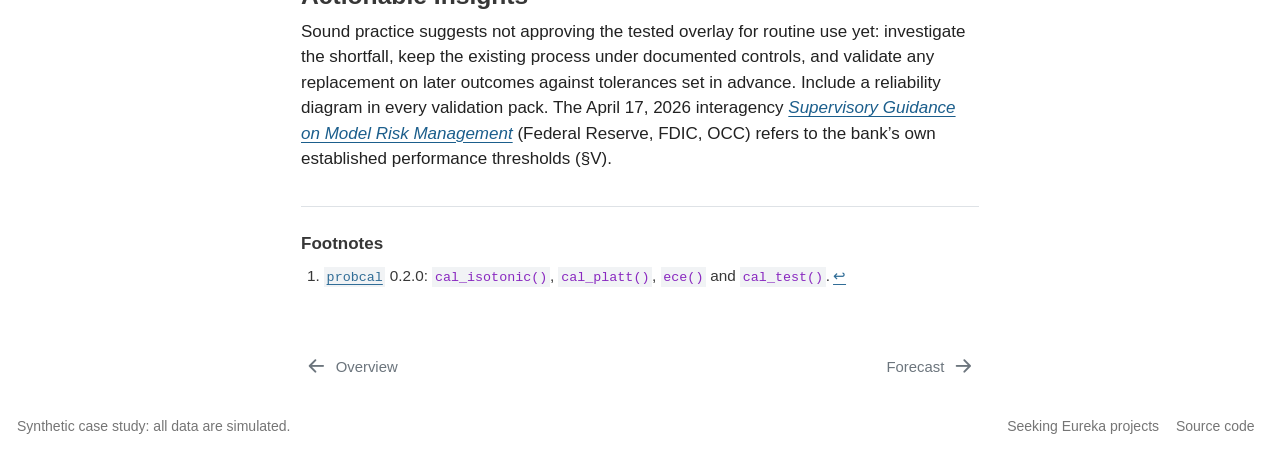
==== commit 613aa556: "Added Session Info" ====
--- a/docs/calibration.html
+++ b/docs/calibration.html
@@ -6,8 +6,6 @@
 
 <meta name="viewport" content="width=device-width, initial-scale=1.0, user-scalable=yes">
 
-<meta name="author" content="Patrick Lefler">
-<meta name="dcterms.date" content="2026-10-22">
 
 <title>Question 1: Are Its Probabilities Honest? – Three Questions for Any Risk Model</title>
 <style>
@@ -104,7 +102,7 @@
       <button type="button" class="quarto-btn-toggle btn" data-bs-toggle="collapse" role="button" data-bs-target=".quarto-sidebar-collapse-item" aria-controls="quarto-sidebar" aria-expanded="false" aria-label="Toggle sidebar navigation" onclick="if (window.quartoToggleHeadroom) { window.quartoToggleHeadroom(); }">
         <i class="bi bi-layout-text-sidebar-reverse"></i>
       </button>
-        <nav class="quarto-page-breadcrumbs" aria-label="breadcrumb"><ol class="breadcrumb"><li class="breadcrumb-item"><a href="./calibration.html">Calibration: Question 1</a></li></ol></nav>
+        <nav class="quarto-page-breadcrumbs" aria-label="breadcrumb"><ol class="breadcrumb"><li class="breadcrumb-item"><a href="./calibration.html">Calibration</a></li></ol></nav>
         <a class="flex-grow-1" role="navigation" data-bs-toggle="collapse" data-bs-target=".quarto-sidebar-collapse-item" aria-controls="quarto-sidebar" aria-expanded="false" aria-label="Toggle sidebar navigation" onclick="if (window.quartoToggleHeadroom) { window.quartoToggleHeadroom(); }">      
         </a>
     </div>
@@ -130,19 +128,19 @@
         <li class="sidebar-item">
   <div class="sidebar-item-container"> 
   <a href="./calibration.html" class="sidebar-item-text sidebar-link active">
- <span class="menu-text">Calibration: Question 1</span></a>
+ <span class="menu-text">Calibration</span></a>
   </div>
 </li>
         <li class="sidebar-item">
   <div class="sidebar-item-container"> 
   <a href="./forecast.html" class="sidebar-item-text sidebar-link">
- <span class="menu-text">Forecast: Question 2</span></a>
+ <span class="menu-text">Forecast</span></a>
   </div>
 </li>
         <li class="sidebar-item">
   <div class="sidebar-item-container"> 
   <a href="./fragility.html" class="sidebar-item-text sidebar-link">
- <span class="menu-text">Fragility: Question 3</span></a>
+ <span class="menu-text">Fragility</span></a>
   </div>
 </li>
         <li class="sidebar-item">
@@ -164,7 +162,7 @@
   <li><a href="#the-question" id="toc-the-question" class="nav-link active" data-scroll-target="#the-question">The question</a></li>
   <li><a href="#method-in-brief" id="toc-method-in-brief" class="nav-link" data-scroll-target="#method-in-brief">Method in brief</a></li>
   <li><a href="#findings" id="toc-findings" class="nav-link" data-scroll-target="#findings">Findings</a></li>
-  <li><a href="#so-what" id="toc-so-what" class="nav-link" data-scroll-target="#so-what">So what?</a></li>
+  <li><a href="#so-what" id="toc-so-what" class="nav-link" data-scroll-target="#so-what">So what</a></li>
   <li><a href="#actionable-insights" id="toc-actionable-insights" class="nav-link" data-scroll-target="#actionable-insights">Actionable Insights</a></li>
   </ul>
 </nav>
@@ -181,19 +179,7 @@
 
 <div class="quarto-title-meta">
 
-    <div>
-    <div class="quarto-title-meta-heading">Author</div>
-    <div class="quarto-title-meta-contents">
-             <p>Patrick Lefler </p>
-          </div>
-  </div>
     
-    <div>
-    <div class="quarto-title-meta-heading">Published</div>
-    <div class="quarto-title-meta-contents">
-      <p class="date">October 22, 2026</p>
-    </div>
-  </div>
   
     
   </div>
@@ -203,17 +189,17 @@
 </header>
 
 
-<section id="the-question" class="level2">
-<h2 class="anchored" data-anchor-id="the-question">The question</h2>
+<section id="the-question" class="level3">
+<h3 class="anchored" data-anchor-id="the-question">The question</h3>
 <p>When VendorScore says a vendor has a 10% chance of an incident, do incidents happen about 10% of the time? RiskMetric Systems asserts that its scores are “well-calibrated.” NorthPoint cannot inspect the model, but it can compare the scores with what happened, and it can test whether a recalibration overlay would help.</p>
 </section>
-<section id="method-in-brief" class="level2">
-<h2 class="anchored" data-anchor-id="method-in-brief">Method in brief</h2>
+<section id="method-in-brief" class="level3">
+<h3 class="anchored" data-anchor-id="method-in-brief">Method in brief</h3>
 <p>VendorScore trained on months 1 to 30 (the vendor’s business). We fitted the overlay on months 31 to 36 (1,800 vendor-months, 28 incidents), so the classifier had not trained on those rows. Every result below comes from months 37 to 48 (3,600 vendor-months, 75 incidents, 300 vendors), which nothing was fitted or selected on.</p>
 <p>We fixed the methods before looking at that window: an isotonic overlay (a monotone curve, interpolated between fitted points), and a Platt overlay (a logistic curve on the logit of the score) as secondary. Both come from <code>probcal</code>.<a href="#fn1" class="footnote-ref" id="fnref1" role="doc-noteref"><sup>1</sup></a> The Brier score measures overall probability error, so it reflects more than calibration. The expected calibration error (ECE) is the weighted average gap between score and outcome across ten score groups; it depends on how groups are formed, so we show equal-size and equal-width groups. Uncertainty comes from resampling whole vendor histories (1,000 draws), because the same vendors recur every month. Intervals condition on the fitted overlay and leave out overlay-fitting uncertainty.</p>
 </section>
-<section id="findings" class="level2">
-<h2 class="anchored" data-anchor-id="findings">Findings</h2>
+<section id="findings" class="level3">
+<h3 class="anchored" data-anchor-id="findings">Findings</h3>
 <div class="cell">
 <details class="code-fold">
 <summary>Show the code</summary>
@@ -369,25 +355,28 @@
 <p><strong>What the plot tells you.</strong> 238 of 300 vendors keep their band and 62 move up; none move down. This shows the overlay’s decision impact, not that the new bands are right; averaging a whole window is a retrospective device, not a monitoring rule.</p>
 </div>
 </section>
-<section id="so-what" class="level2">
-<h2 class="anchored" data-anchor-id="so-what">So what?</h2>
+<section id="so-what" class="level3">
+<h3 class="anchored" data-anchor-id="so-what">So what</h3>
 <p>The vendor’s calibration claim does not hold cleanly: the highest-risk group is overstated and the overlay evidence is thin. Outcomes analysis (§V) can support an overlay (§VII), but does not make one acceptable by itself. This one has not shown fitness for the use: Brier gains are small, ECE changes are mostly indistinguishable from zero, and no operational acceptance threshold was set in advance, so we do not invent one. This is a corrected retrospective demonstration, not a prospective validation, and only partial validation: it cannot say why the scores are miscalibrated or whether the proprietary method is conceptually sound.</p>
-<div class="callout callout-style-simple callout-note callout-titled">
-<div class="callout-header d-flex align-content-center">
+<div class="callout callout-style-default callout-note no-icon callout-titled">
+<div class="callout-header d-flex align-content-center collapsed" data-bs-toggle="collapse" data-bs-target=".callout-1-contents" aria-controls="callout-1" aria-expanded="false" aria-label="Toggle callout">
 <div class="callout-icon-container">
-<i class="callout-icon"></i>
+<i class="callout-icon no-icon"></i>
 </div>
 <div class="callout-title-container flex-fill">
 <span class="screen-reader-only">Note</span>Technical note: kernel calibration test (exploratory)
 </div>
-</div>
+<div class="callout-btn-toggle d-inline-block border-0 py-1 ps-1 pe-0 float-end"><i class="callout-toggle"></i></div>
+</div>
+<div id="callout-1" class="callout-1-contents callout-collapse collapse">
 <div class="callout-body-container callout-body">
 <p>The kernel test in <code>probcal::cal_test()</code> on raw scores gives p = 0.023. It treats rows as independent although vendors recur monthly, so we do not rely on it.</p>
 </div>
 </div>
+</div>
 </section>
-<section id="actionable-insights" class="level2">
-<h2 class="anchored" data-anchor-id="actionable-insights">Actionable Insights</h2>
+<section id="actionable-insights" class="level3">
+<h3 class="anchored" data-anchor-id="actionable-insights">Actionable Insights</h3>
 <p>Sound practice suggests not approving the tested overlay for routine use yet: investigate the shortfall, keep the existing process under documented controls, and validate any replacement on later outcomes against tolerances set in advance. Include a reliability diagram in every validation pack. The April 17, 2026 interagency <a href="https://www.occ.gov/news-issuances/bulletins/2026/bulletin-2026-13a.pdf"><em>Supervisory Guidance on Model Risk Management</em></a> (Federal Reserve, FDIC, OCC) refers to the bank’s own established performance thresholds (§V).</p>
 
 
@@ -807,8 +796,8 @@
       </a>          
   </div>
   <div class="nav-page nav-page-next">
-      <a href="./forecast.html" class="pagination-link" aria-label="Forecast: Question 2">
-        <span class="nav-page-text">Forecast: Question 2</span> <i class="bi bi-arrow-right-short"></i>
+      <a href="./forecast.html" class="pagination-link" aria-label="Forecast">
+        <span class="nav-page-text">Forecast</span> <i class="bi bi-arrow-right-short"></i>
       </a>
   </div>
 </nav>
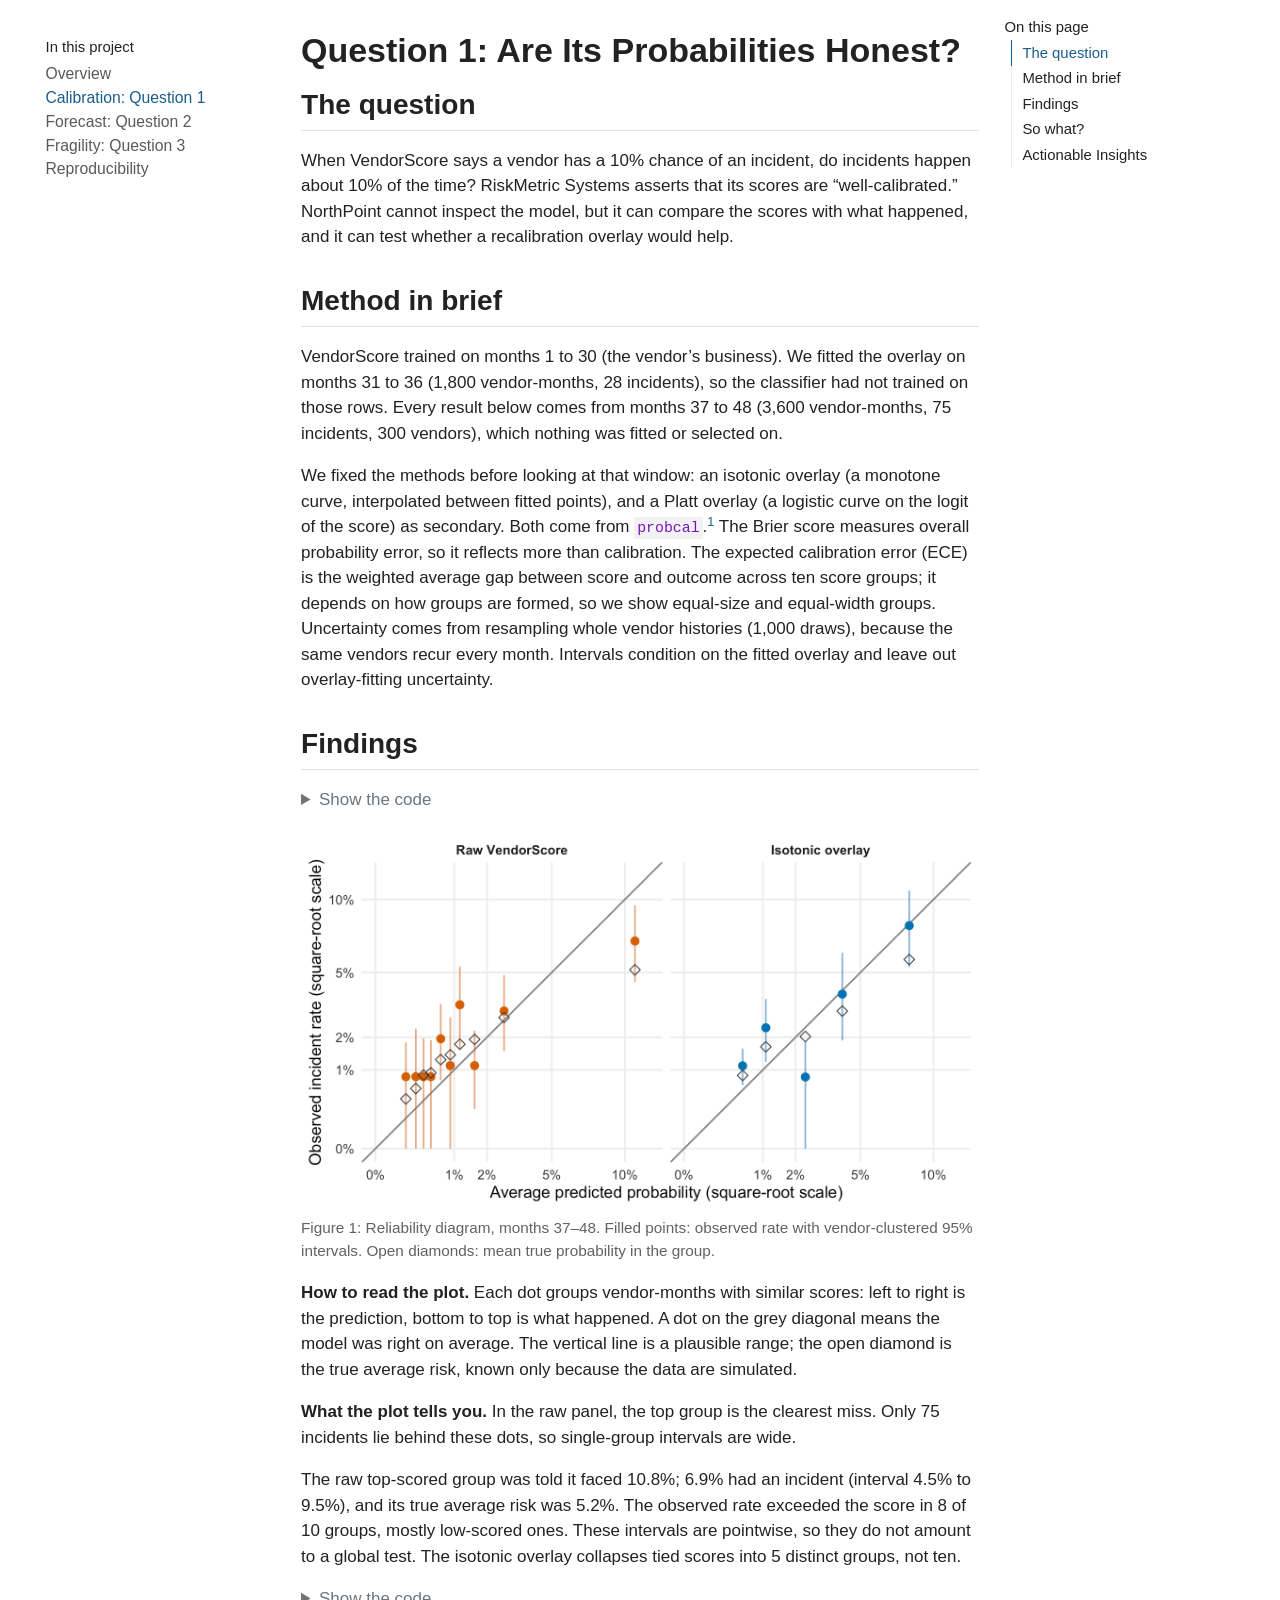
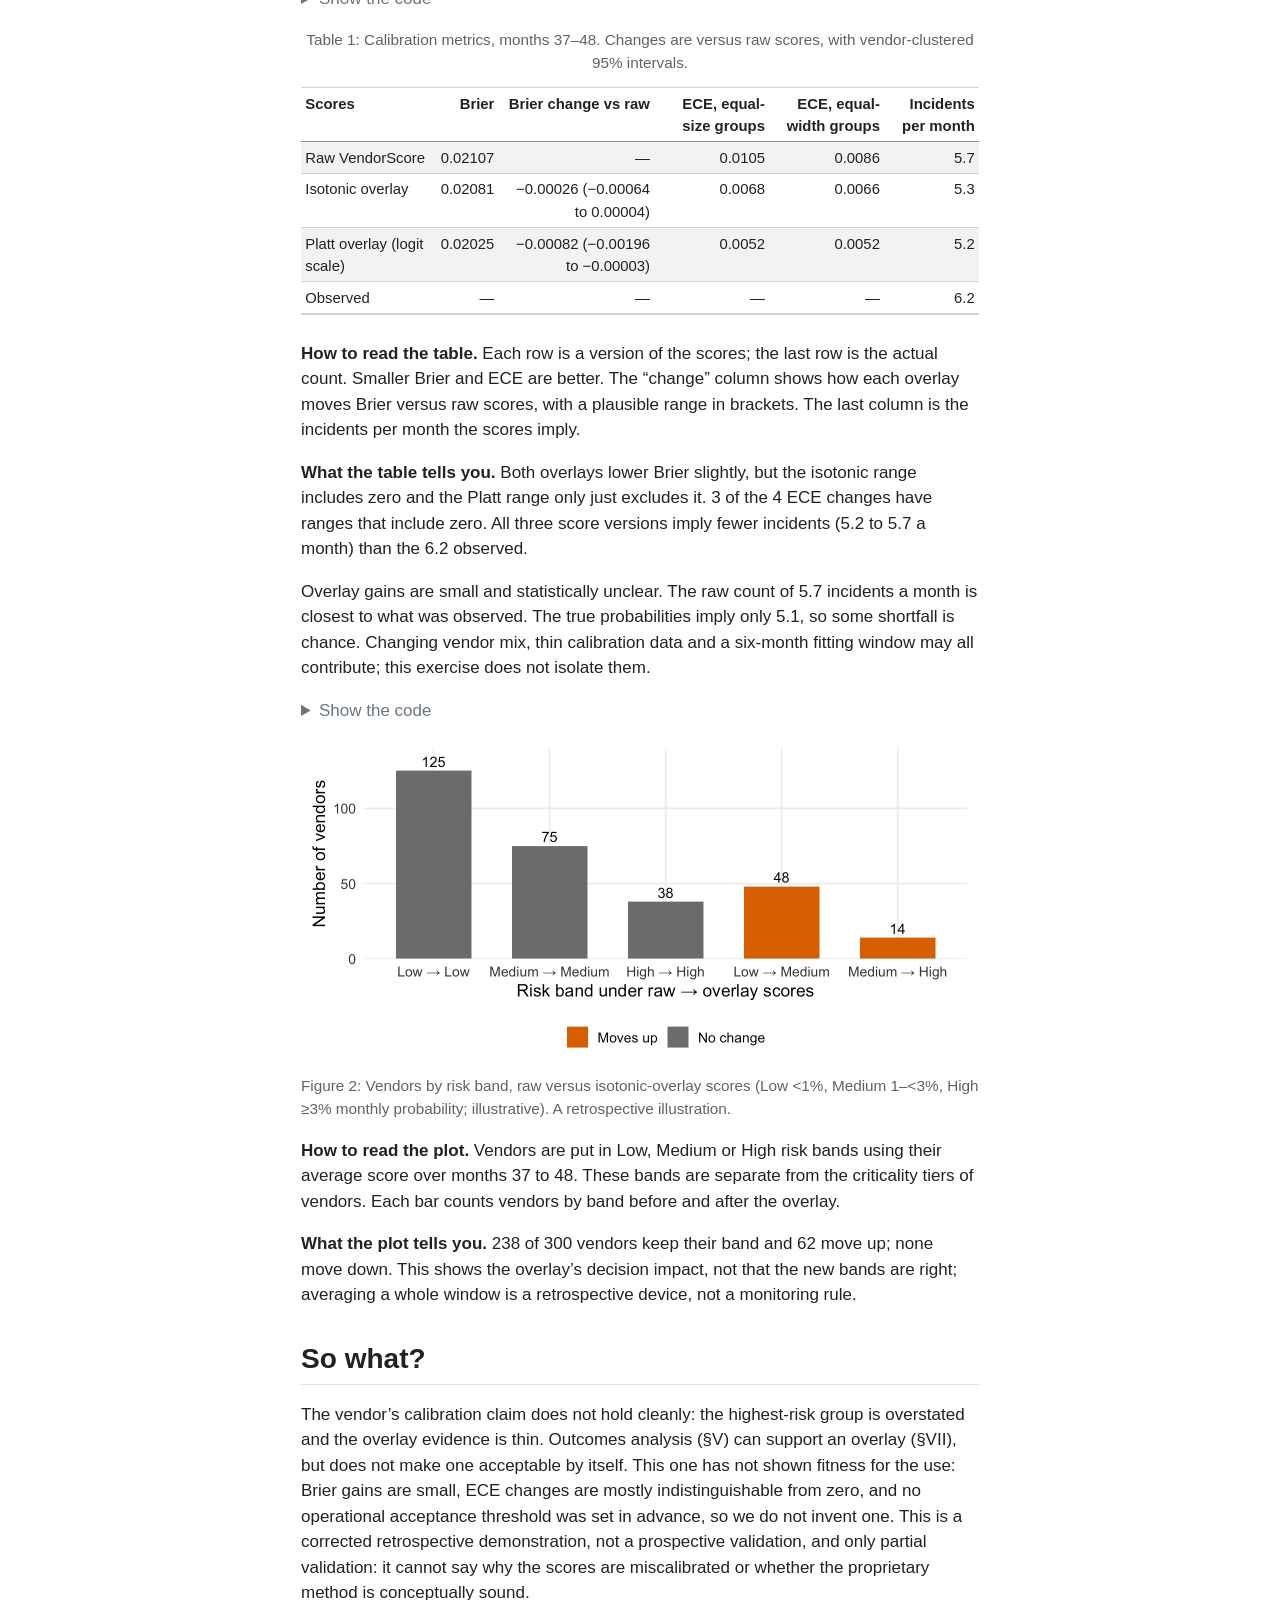
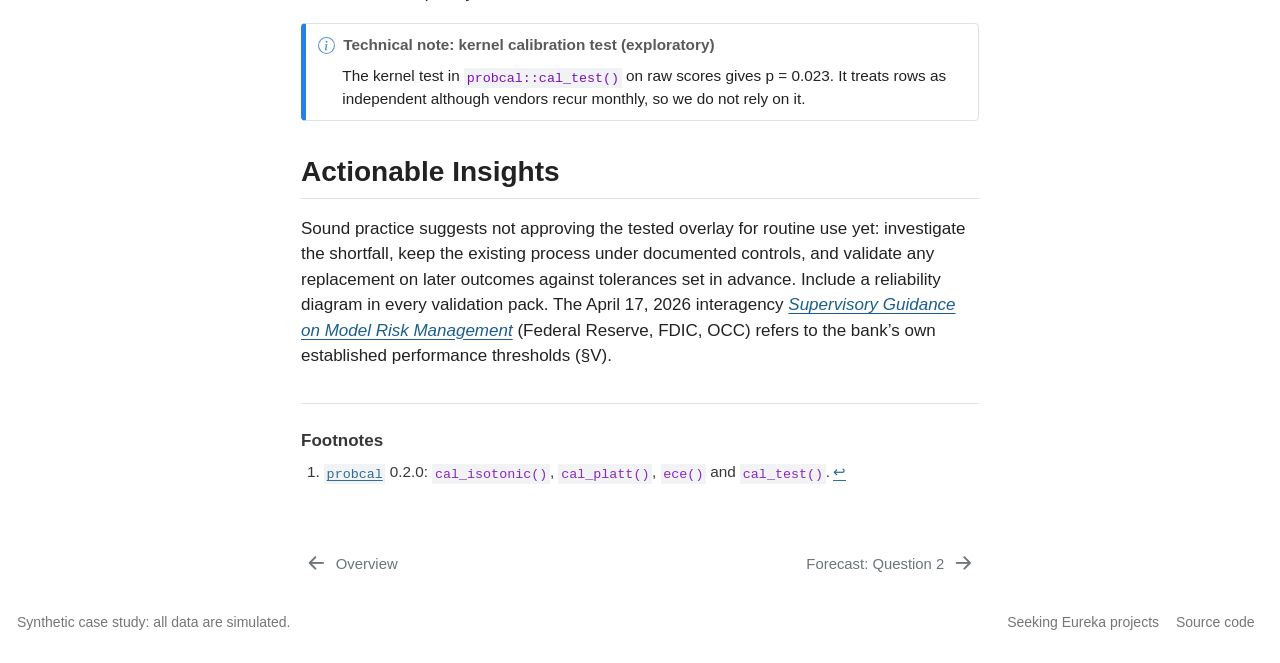
==== commit 6a974889: "Changes to quanto.yml file" ====
--- a/docs/calibration.html
+++ b/docs/calibration.html
@@ -102,7 +102,7 @@
       <button type="button" class="quarto-btn-toggle btn" data-bs-toggle="collapse" role="button" data-bs-target=".quarto-sidebar-collapse-item" aria-controls="quarto-sidebar" aria-expanded="false" aria-label="Toggle sidebar navigation" onclick="if (window.quartoToggleHeadroom) { window.quartoToggleHeadroom(); }">
         <i class="bi bi-layout-text-sidebar-reverse"></i>
       </button>
-        <nav class="quarto-page-breadcrumbs" aria-label="breadcrumb"><ol class="breadcrumb"><li class="breadcrumb-item"><a href="./calibration.html">Calibration</a></li></ol></nav>
+        <nav class="quarto-page-breadcrumbs" aria-label="breadcrumb"><ol class="breadcrumb"><li class="breadcrumb-item"><a href="./calibration.html">Calibration: Question 1</a></li></ol></nav>
         <a class="flex-grow-1" role="navigation" data-bs-toggle="collapse" data-bs-target=".quarto-sidebar-collapse-item" aria-controls="quarto-sidebar" aria-expanded="false" aria-label="Toggle sidebar navigation" onclick="if (window.quartoToggleHeadroom) { window.quartoToggleHeadroom(); }">      
         </a>
     </div>
@@ -128,19 +128,19 @@
         <li class="sidebar-item">
   <div class="sidebar-item-container"> 
   <a href="./calibration.html" class="sidebar-item-text sidebar-link active">
- <span class="menu-text">Calibration</span></a>
+ <span class="menu-text">Calibration: Question 1</span></a>
   </div>
 </li>
         <li class="sidebar-item">
   <div class="sidebar-item-container"> 
   <a href="./forecast.html" class="sidebar-item-text sidebar-link">
- <span class="menu-text">Forecast</span></a>
+ <span class="menu-text">Forecast: Question 2</span></a>
   </div>
 </li>
         <li class="sidebar-item">
   <div class="sidebar-item-container"> 
   <a href="./fragility.html" class="sidebar-item-text sidebar-link">
- <span class="menu-text">Fragility</span></a>
+ <span class="menu-text">Fragility: Question 3</span></a>
   </div>
 </li>
         <li class="sidebar-item">
@@ -162,7 +162,7 @@
   <li><a href="#the-question" id="toc-the-question" class="nav-link active" data-scroll-target="#the-question">The question</a></li>
   <li><a href="#method-in-brief" id="toc-method-in-brief" class="nav-link" data-scroll-target="#method-in-brief">Method in brief</a></li>
   <li><a href="#findings" id="toc-findings" class="nav-link" data-scroll-target="#findings">Findings</a></li>
-  <li><a href="#so-what" id="toc-so-what" class="nav-link" data-scroll-target="#so-what">So what</a></li>
+  <li><a href="#so-what" id="toc-so-what" class="nav-link" data-scroll-target="#so-what">So what?</a></li>
   <li><a href="#actionable-insights" id="toc-actionable-insights" class="nav-link" data-scroll-target="#actionable-insights">Actionable Insights</a></li>
   </ul>
 </nav>
@@ -189,17 +189,17 @@
 </header>
 
 
-<section id="the-question" class="level3">
-<h3 class="anchored" data-anchor-id="the-question">The question</h3>
+<section id="the-question" class="level2">
+<h2 class="anchored" data-anchor-id="the-question">The question</h2>
 <p>When VendorScore says a vendor has a 10% chance of an incident, do incidents happen about 10% of the time? RiskMetric Systems asserts that its scores are “well-calibrated.” NorthPoint cannot inspect the model, but it can compare the scores with what happened, and it can test whether a recalibration overlay would help.</p>
 </section>
-<section id="method-in-brief" class="level3">
-<h3 class="anchored" data-anchor-id="method-in-brief">Method in brief</h3>
+<section id="method-in-brief" class="level2">
+<h2 class="anchored" data-anchor-id="method-in-brief">Method in brief</h2>
 <p>VendorScore trained on months 1 to 30 (the vendor’s business). We fitted the overlay on months 31 to 36 (1,800 vendor-months, 28 incidents), so the classifier had not trained on those rows. Every result below comes from months 37 to 48 (3,600 vendor-months, 75 incidents, 300 vendors), which nothing was fitted or selected on.</p>
 <p>We fixed the methods before looking at that window: an isotonic overlay (a monotone curve, interpolated between fitted points), and a Platt overlay (a logistic curve on the logit of the score) as secondary. Both come from <code>probcal</code>.<a href="#fn1" class="footnote-ref" id="fnref1" role="doc-noteref"><sup>1</sup></a> The Brier score measures overall probability error, so it reflects more than calibration. The expected calibration error (ECE) is the weighted average gap between score and outcome across ten score groups; it depends on how groups are formed, so we show equal-size and equal-width groups. Uncertainty comes from resampling whole vendor histories (1,000 draws), because the same vendors recur every month. Intervals condition on the fitted overlay and leave out overlay-fitting uncertainty.</p>
 </section>
-<section id="findings" class="level3">
-<h3 class="anchored" data-anchor-id="findings">Findings</h3>
+<section id="findings" class="level2">
+<h2 class="anchored" data-anchor-id="findings">Findings</h2>
 <div class="cell">
 <details class="code-fold">
 <summary>Show the code</summary>
@@ -355,28 +355,25 @@
 <p><strong>What the plot tells you.</strong> 238 of 300 vendors keep their band and 62 move up; none move down. This shows the overlay’s decision impact, not that the new bands are right; averaging a whole window is a retrospective device, not a monitoring rule.</p>
 </div>
 </section>
-<section id="so-what" class="level3">
-<h3 class="anchored" data-anchor-id="so-what">So what</h3>
+<section id="so-what" class="level2">
+<h2 class="anchored" data-anchor-id="so-what">So what?</h2>
 <p>The vendor’s calibration claim does not hold cleanly: the highest-risk group is overstated and the overlay evidence is thin. Outcomes analysis (§V) can support an overlay (§VII), but does not make one acceptable by itself. This one has not shown fitness for the use: Brier gains are small, ECE changes are mostly indistinguishable from zero, and no operational acceptance threshold was set in advance, so we do not invent one. This is a corrected retrospective demonstration, not a prospective validation, and only partial validation: it cannot say why the scores are miscalibrated or whether the proprietary method is conceptually sound.</p>
-<div class="callout callout-style-default callout-note no-icon callout-titled">
-<div class="callout-header d-flex align-content-center collapsed" data-bs-toggle="collapse" data-bs-target=".callout-1-contents" aria-controls="callout-1" aria-expanded="false" aria-label="Toggle callout">
+<div class="callout callout-style-simple callout-note callout-titled">
+<div class="callout-header d-flex align-content-center">
 <div class="callout-icon-container">
-<i class="callout-icon no-icon"></i>
+<i class="callout-icon"></i>
 </div>
 <div class="callout-title-container flex-fill">
 <span class="screen-reader-only">Note</span>Technical note: kernel calibration test (exploratory)
 </div>
-<div class="callout-btn-toggle d-inline-block border-0 py-1 ps-1 pe-0 float-end"><i class="callout-toggle"></i></div>
-</div>
-<div id="callout-1" class="callout-1-contents callout-collapse collapse">
+</div>
 <div class="callout-body-container callout-body">
 <p>The kernel test in <code>probcal::cal_test()</code> on raw scores gives p = 0.023. It treats rows as independent although vendors recur monthly, so we do not rely on it.</p>
 </div>
 </div>
-</div>
 </section>
-<section id="actionable-insights" class="level3">
-<h3 class="anchored" data-anchor-id="actionable-insights">Actionable Insights</h3>
+<section id="actionable-insights" class="level2">
+<h2 class="anchored" data-anchor-id="actionable-insights">Actionable Insights</h2>
 <p>Sound practice suggests not approving the tested overlay for routine use yet: investigate the shortfall, keep the existing process under documented controls, and validate any replacement on later outcomes against tolerances set in advance. Include a reliability diagram in every validation pack. The April 17, 2026 interagency <a href="https://www.occ.gov/news-issuances/bulletins/2026/bulletin-2026-13a.pdf"><em>Supervisory Guidance on Model Risk Management</em></a> (Federal Reserve, FDIC, OCC) refers to the bank’s own established performance thresholds (§V).</p>
 
 
@@ -796,8 +793,8 @@
       </a>          
   </div>
   <div class="nav-page nav-page-next">
-      <a href="./forecast.html" class="pagination-link" aria-label="Forecast">
-        <span class="nav-page-text">Forecast</span> <i class="bi bi-arrow-right-short"></i>
+      <a href="./forecast.html" class="pagination-link" aria-label="Forecast: Question 2">
+        <span class="nav-page-text">Forecast: Question 2</span> <i class="bi bi-arrow-right-short"></i>
       </a>
   </div>
 </nav>
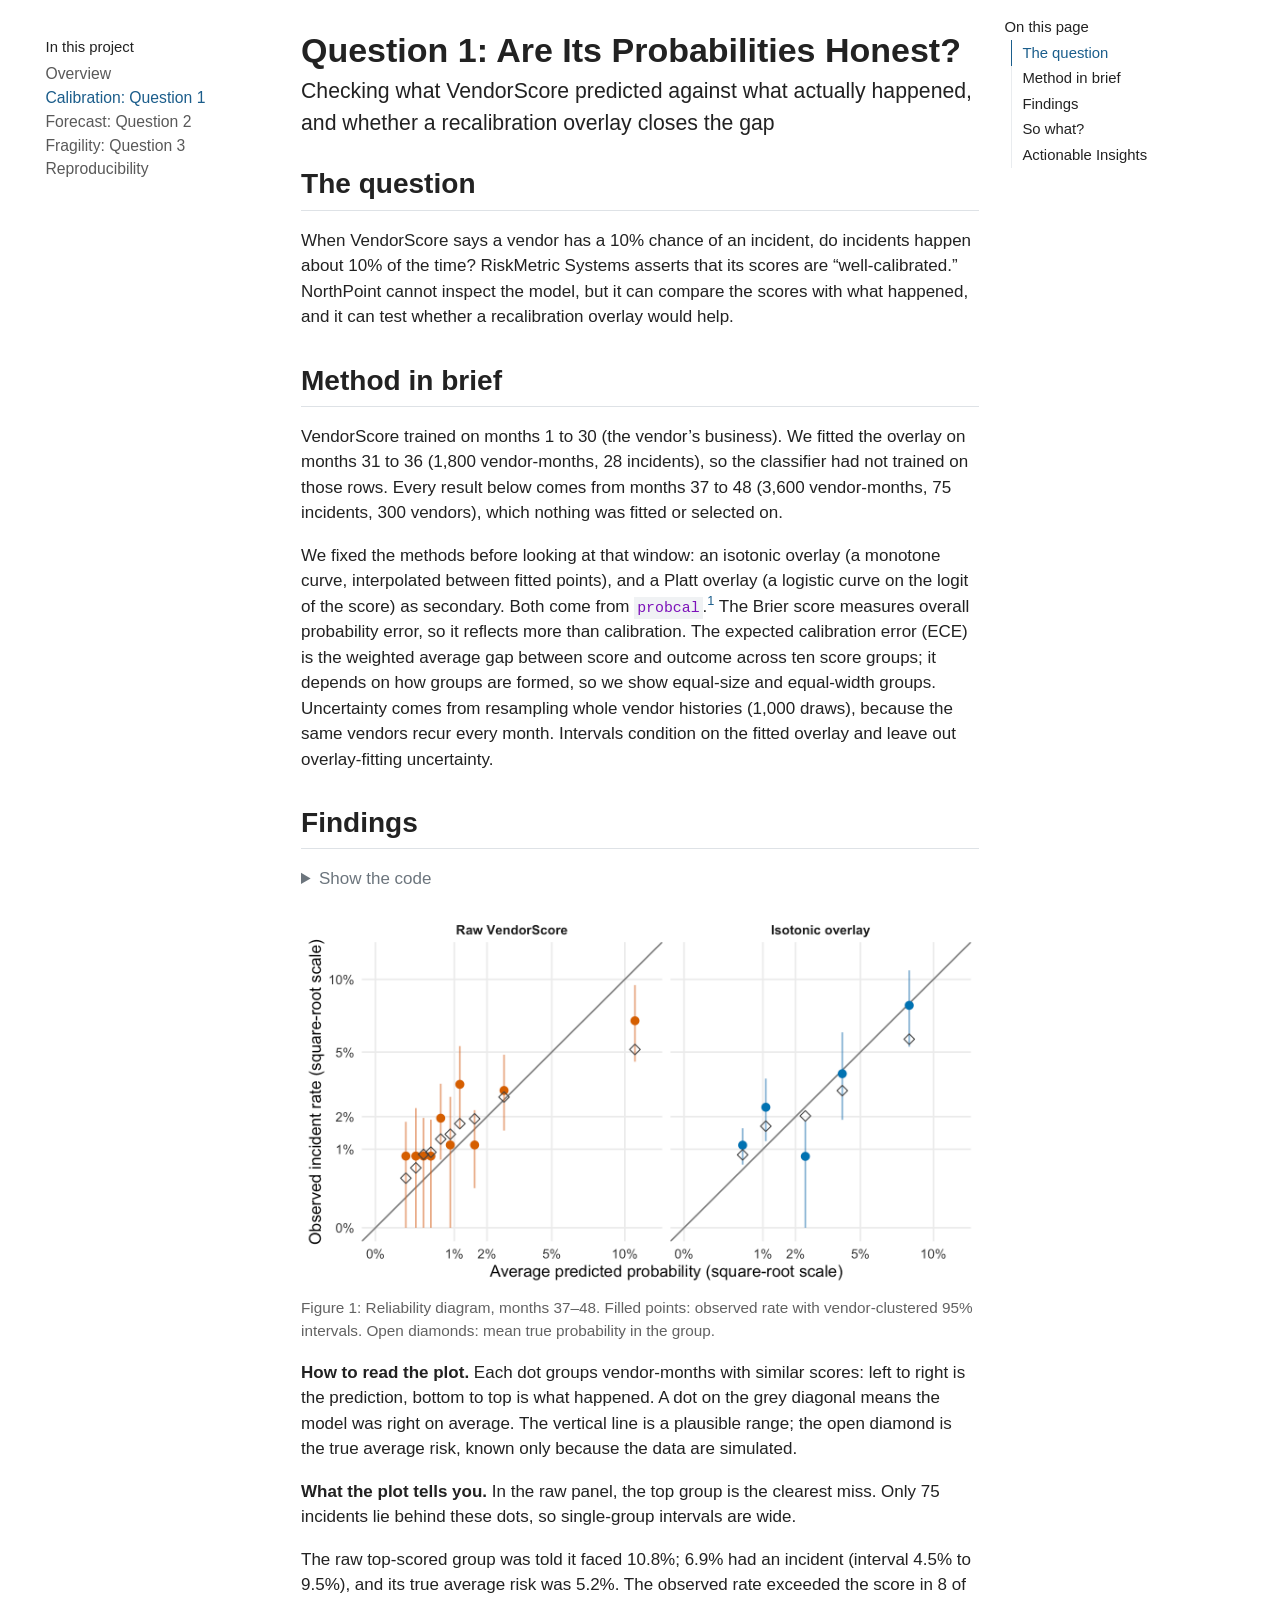
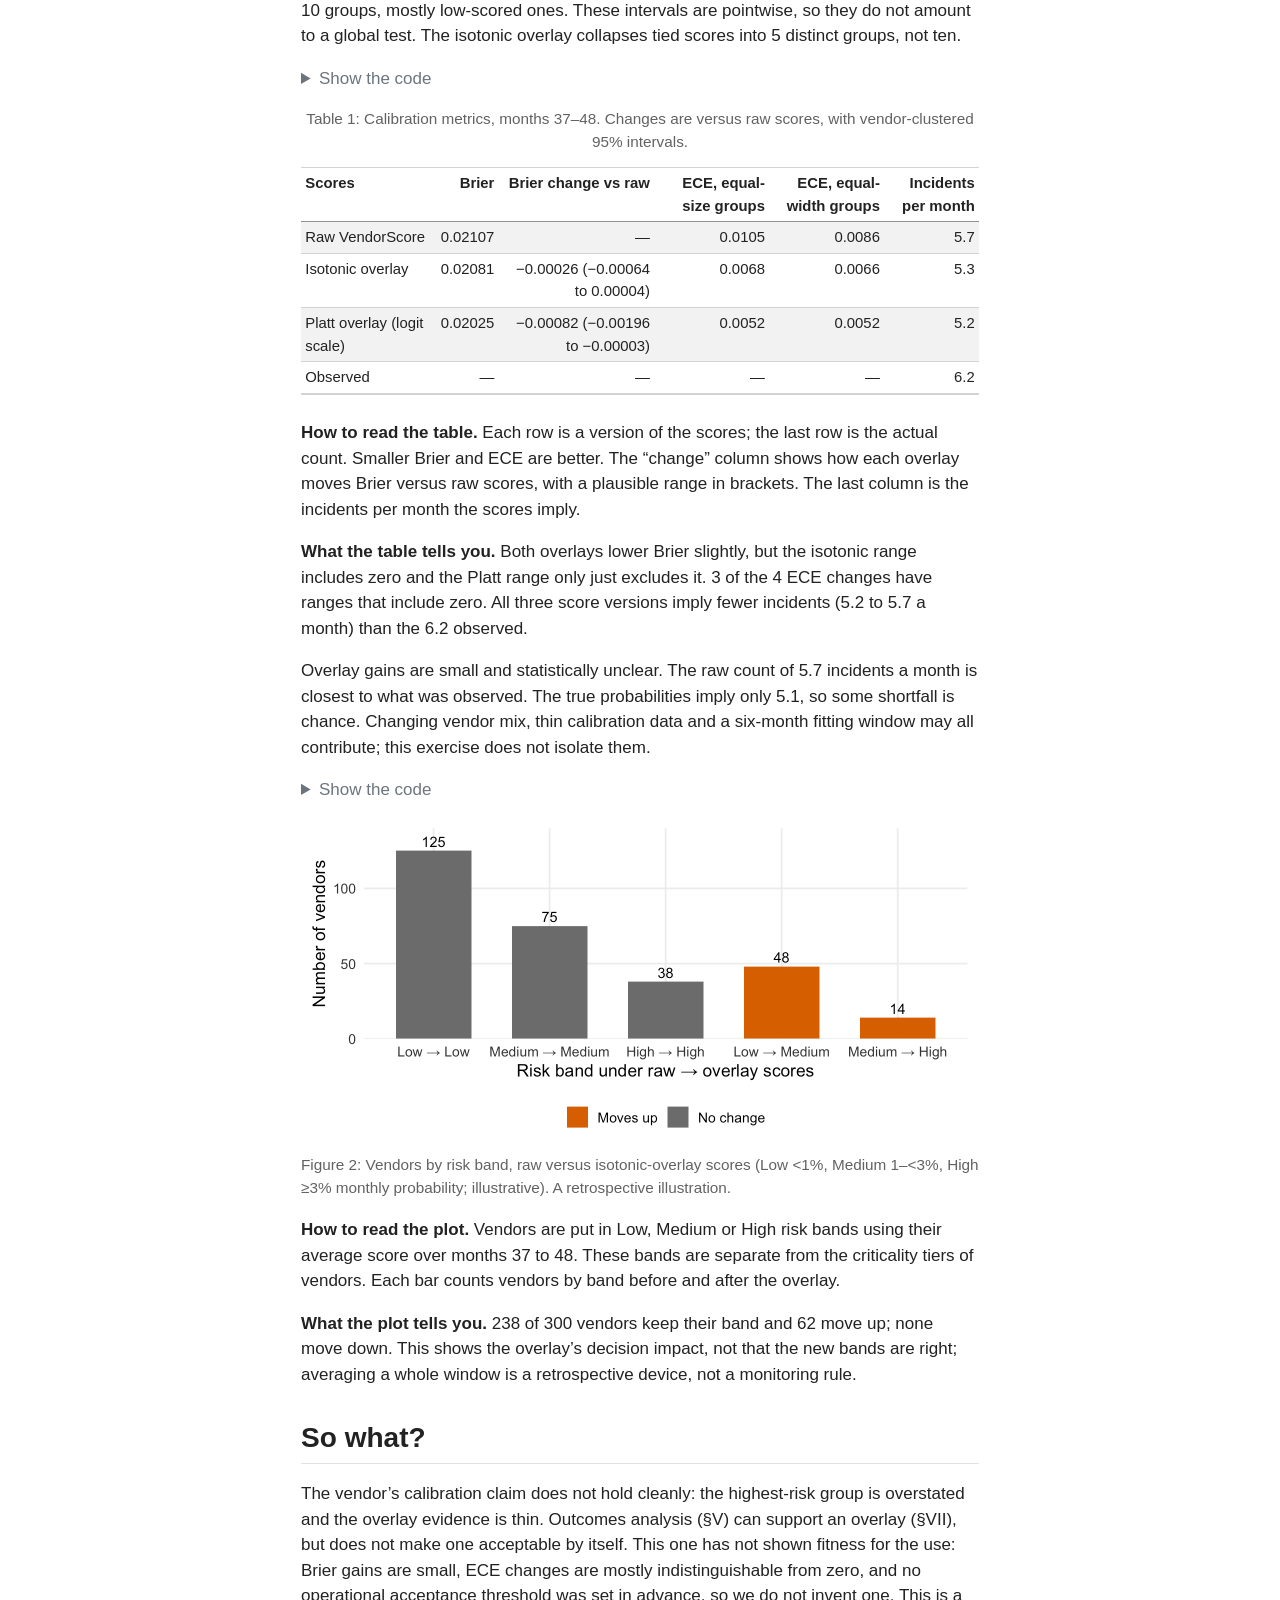
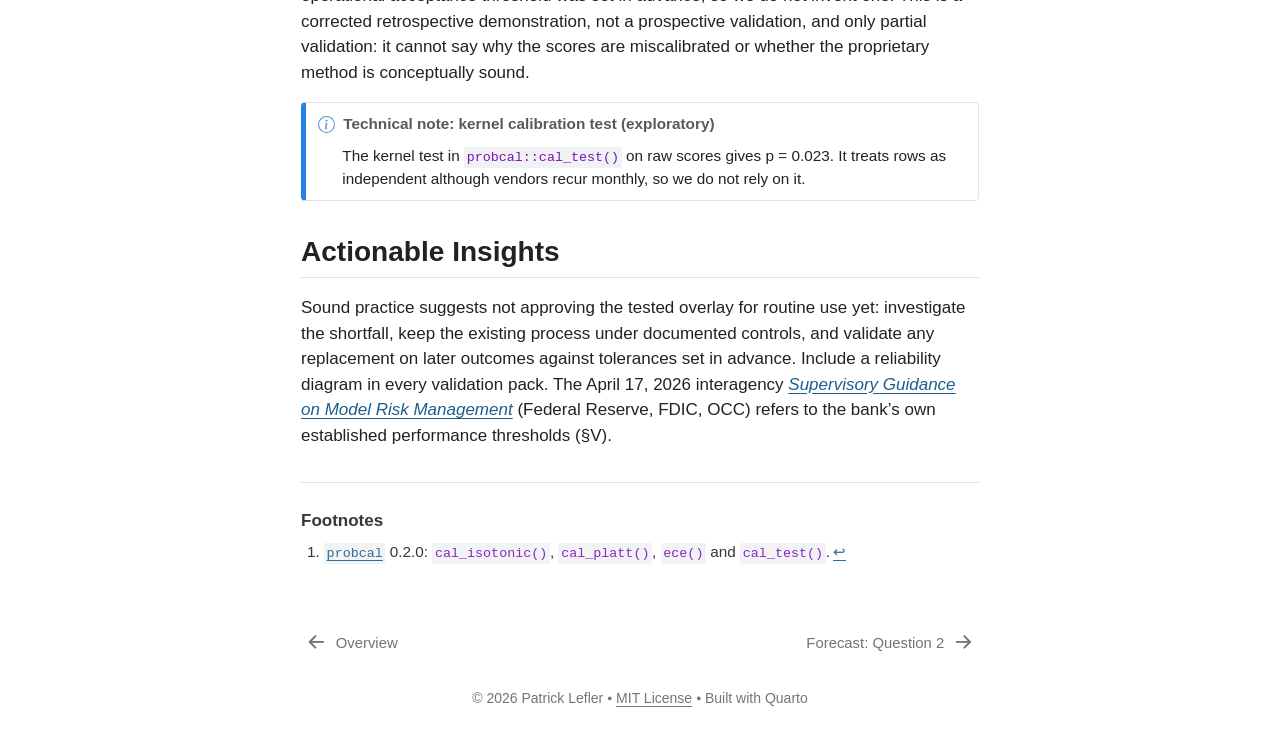
==== commit 45132c51: "Updated Footer" ====
--- a/docs/calibration.html
+++ b/docs/calibration.html
@@ -173,6 +173,7 @@
 <header id="title-block-header" class="quarto-title-block default">
 <div class="quarto-title">
 <h1 class="title">Question 1: Are Its Probabilities Honest?</h1>
+<p class="subtitle lead">Checking what VendorScore predicted against what actually happened, and whether a recalibration overlay closes the gap</p>
 </div>
 
 
@@ -802,24 +803,13 @@
 <footer class="footer">
   <div class="nav-footer">
     <div class="nav-footer-left">
-<p>Synthetic case study: all data are simulated.</p>
-</div>   
+      &nbsp;
+    </div>   
     <div class="nav-footer-center">
+<p>© 2026 Patrick Lefler ⦁ <a href="./license.html">MIT License</a> ⦁ Built with Quarto</p>
+</div>
+    <div class="nav-footer-right">
       &nbsp;
-    </div>
-    <div class="nav-footer-right">
-      <ul class="footer-items list-unstyled">
-    <li class="nav-item">
-    <a class="nav-link" href="https://seeking-eureka.com/projects.html">
-<p>Seeking Eureka projects</p>
-</a>
-  </li>  
-    <li class="nav-item">
-    <a class="nav-link" href="https://github.com/patrick-lefler/rQuarto_three_questions_for_any_risk_model_2026-10-22">
-<p>Source code</p>
-</a>
-  </li>  
-</ul>
     </div>
   </div>
 </footer>
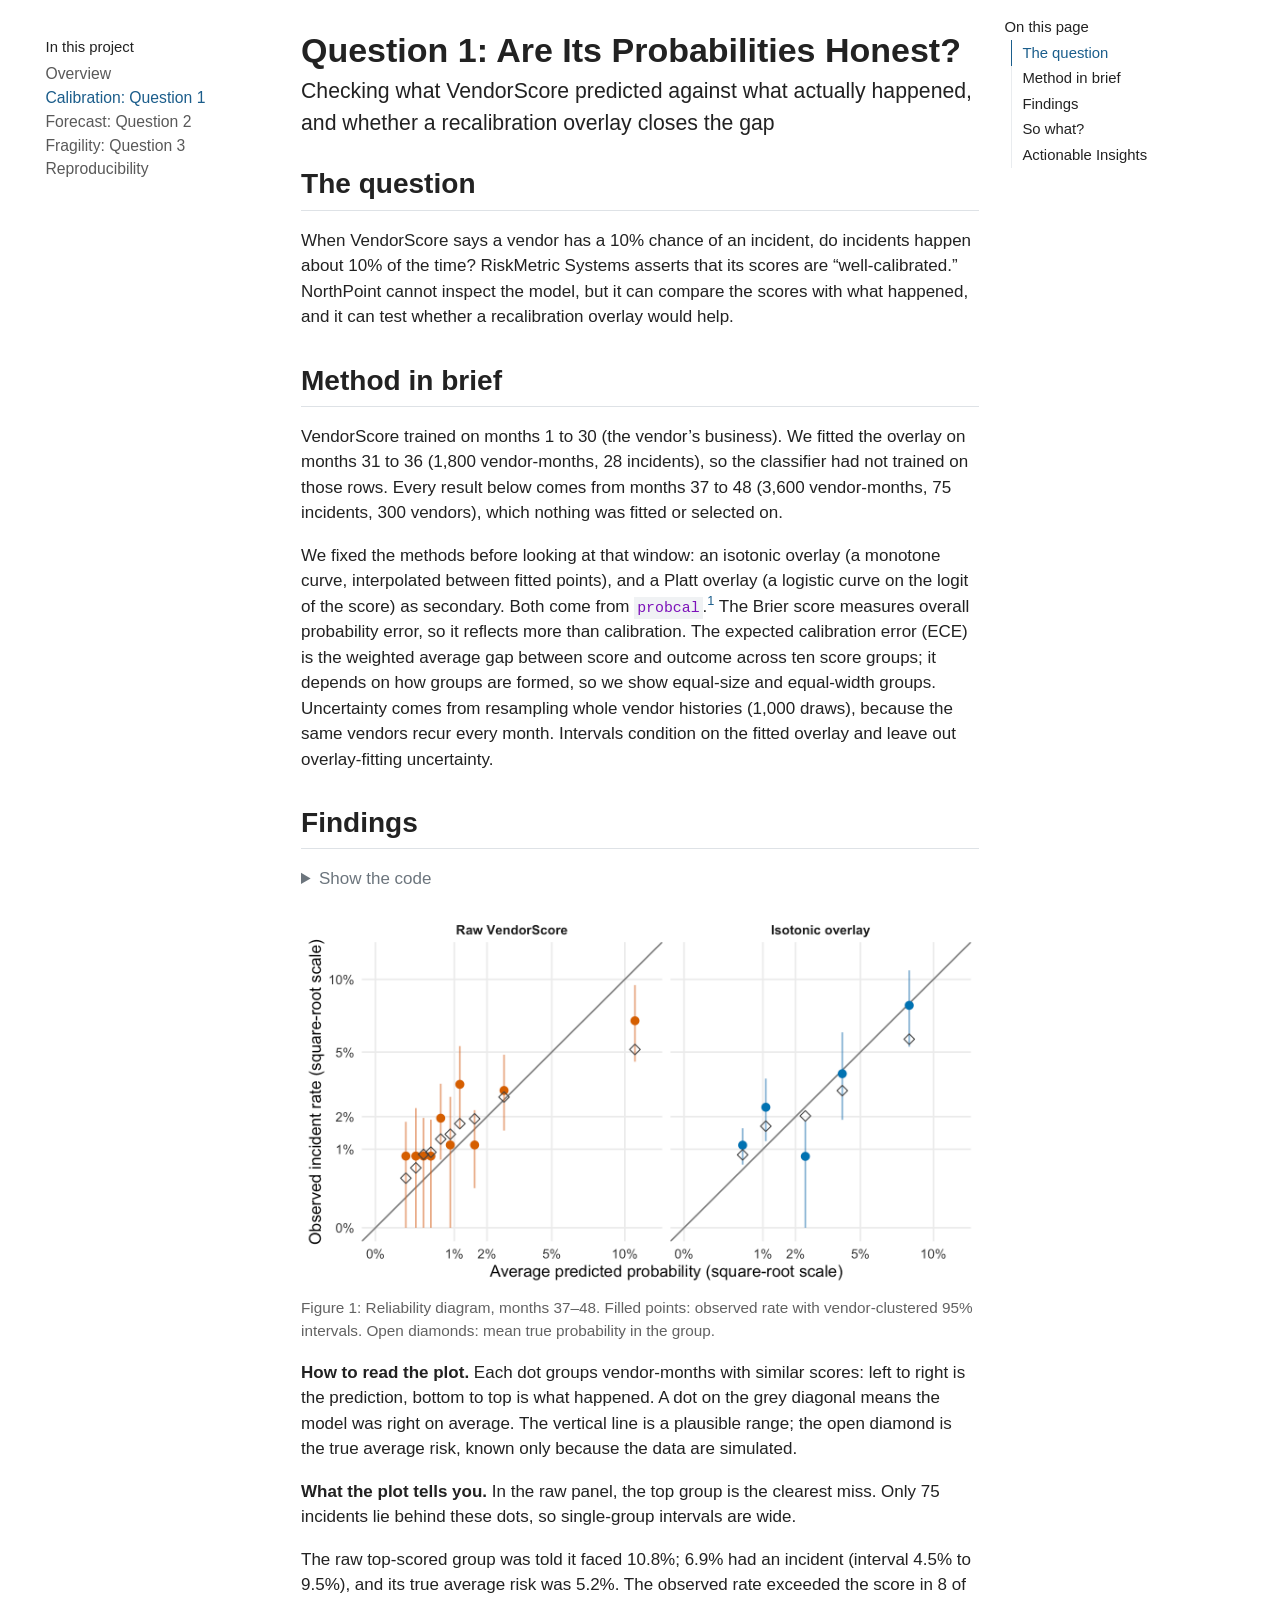
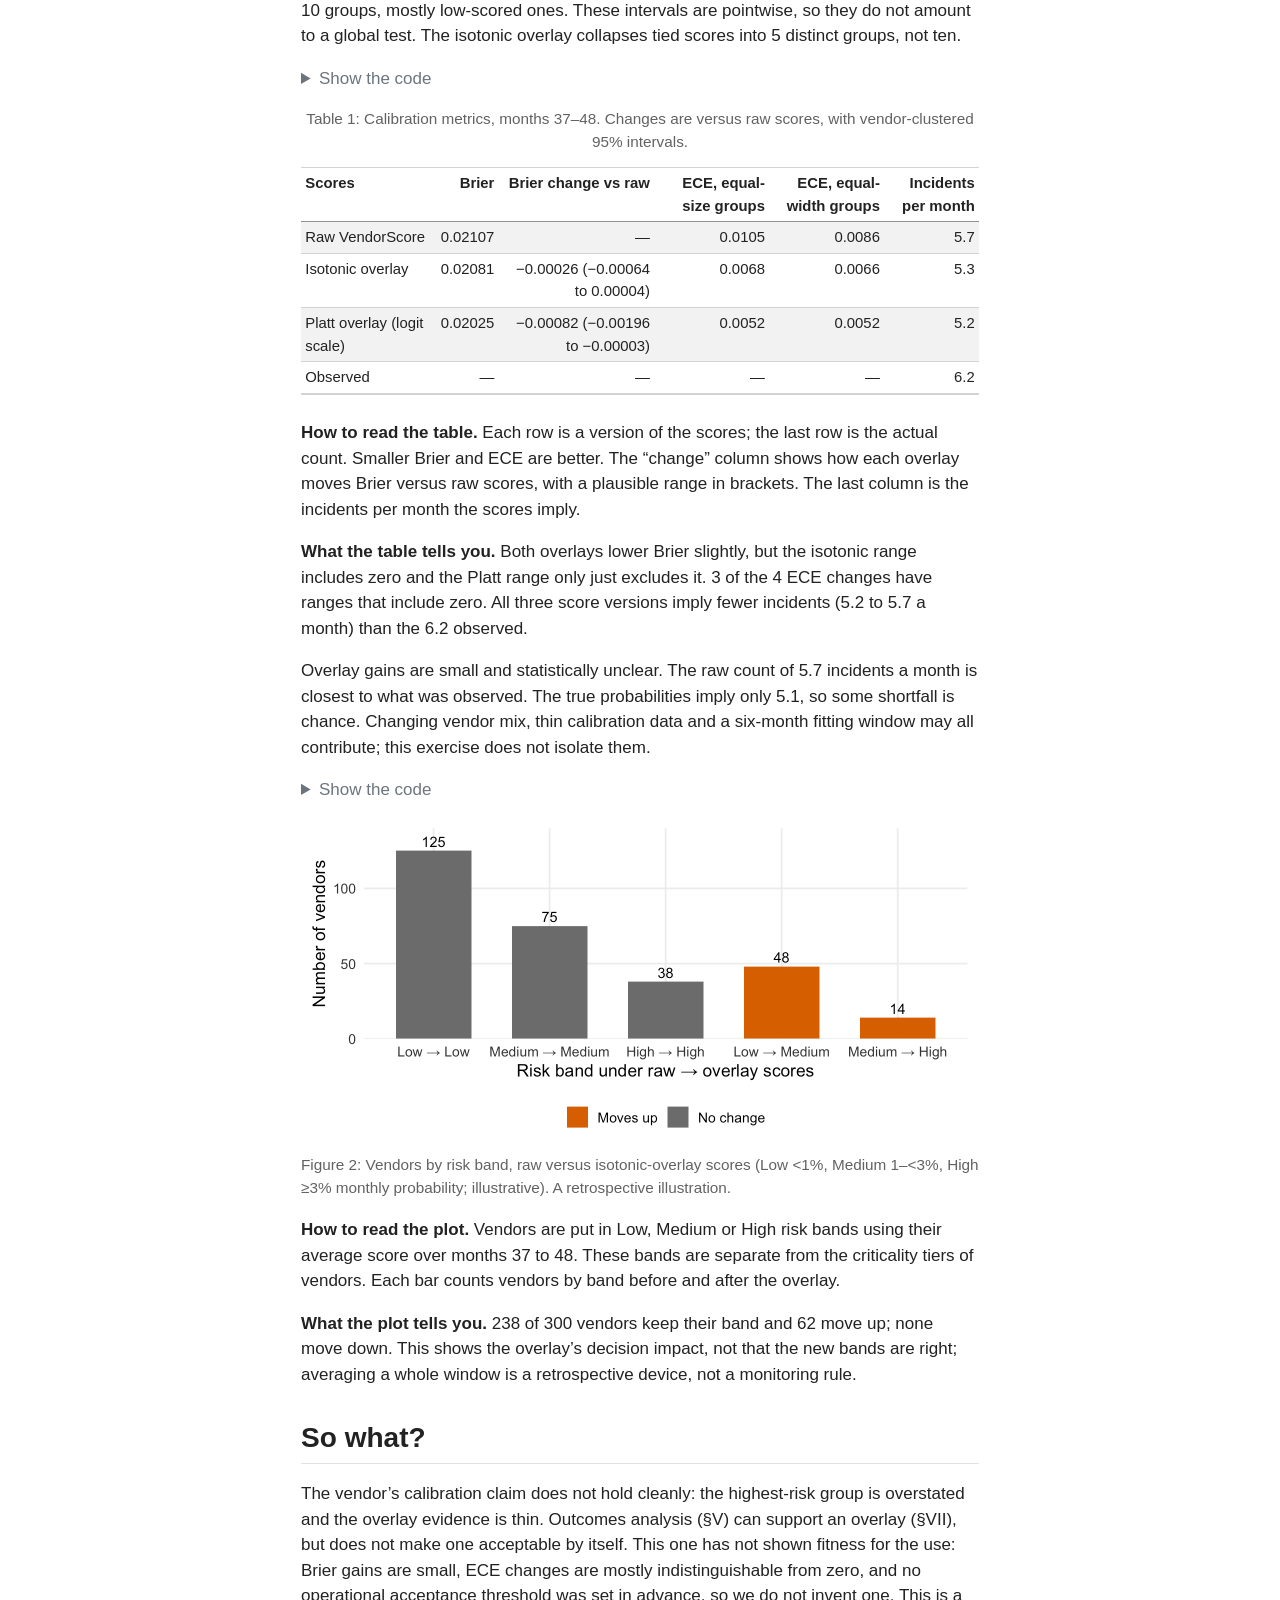
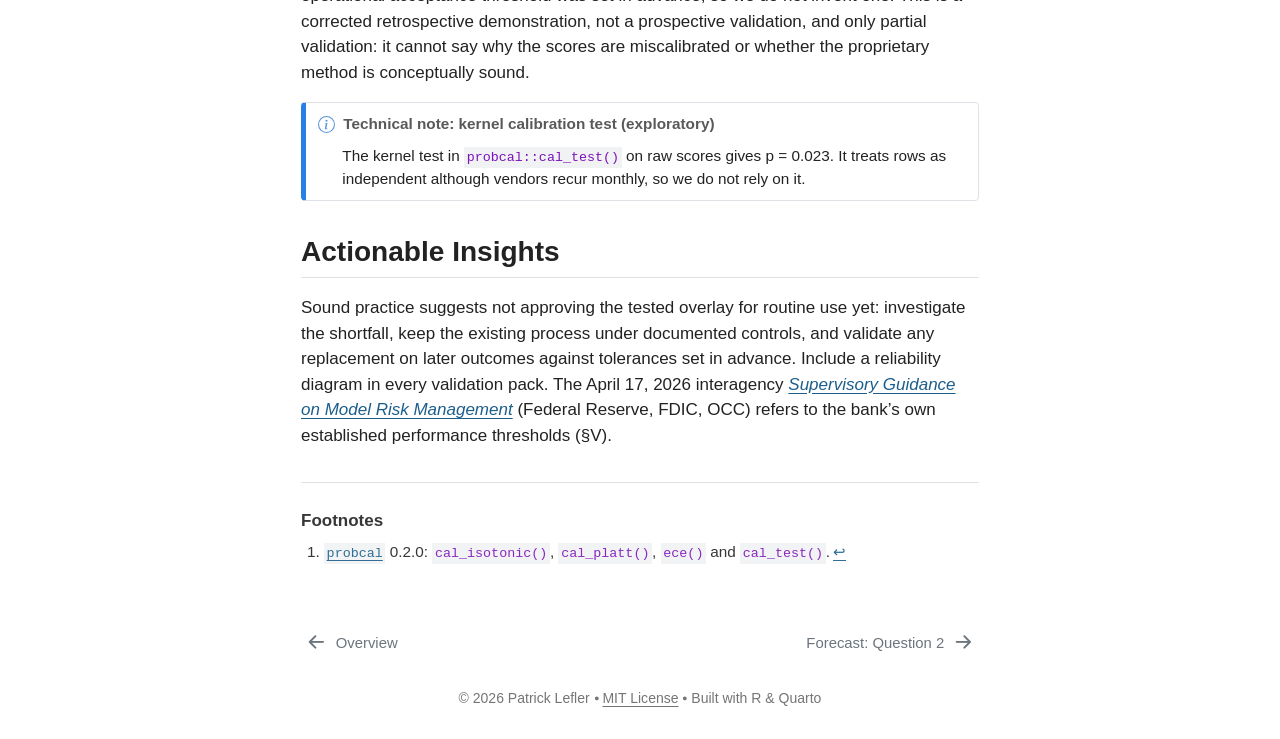
==== commit 17152bef: "Updated index.qmd file" ====
--- a/docs/calibration.html
+++ b/docs/calibration.html
@@ -806,7 +806,7 @@
       &nbsp;
     </div>   
     <div class="nav-footer-center">
-<p>© 2026 Patrick Lefler ⦁ <a href="./license.html">MIT License</a> ⦁ Built with Quarto</p>
+<p>© 2026 Patrick Lefler ⦁ <a href="./license.html">MIT License</a> ⦁ Built with R &amp; Quarto</p>
 </div>
     <div class="nav-footer-right">
       &nbsp;
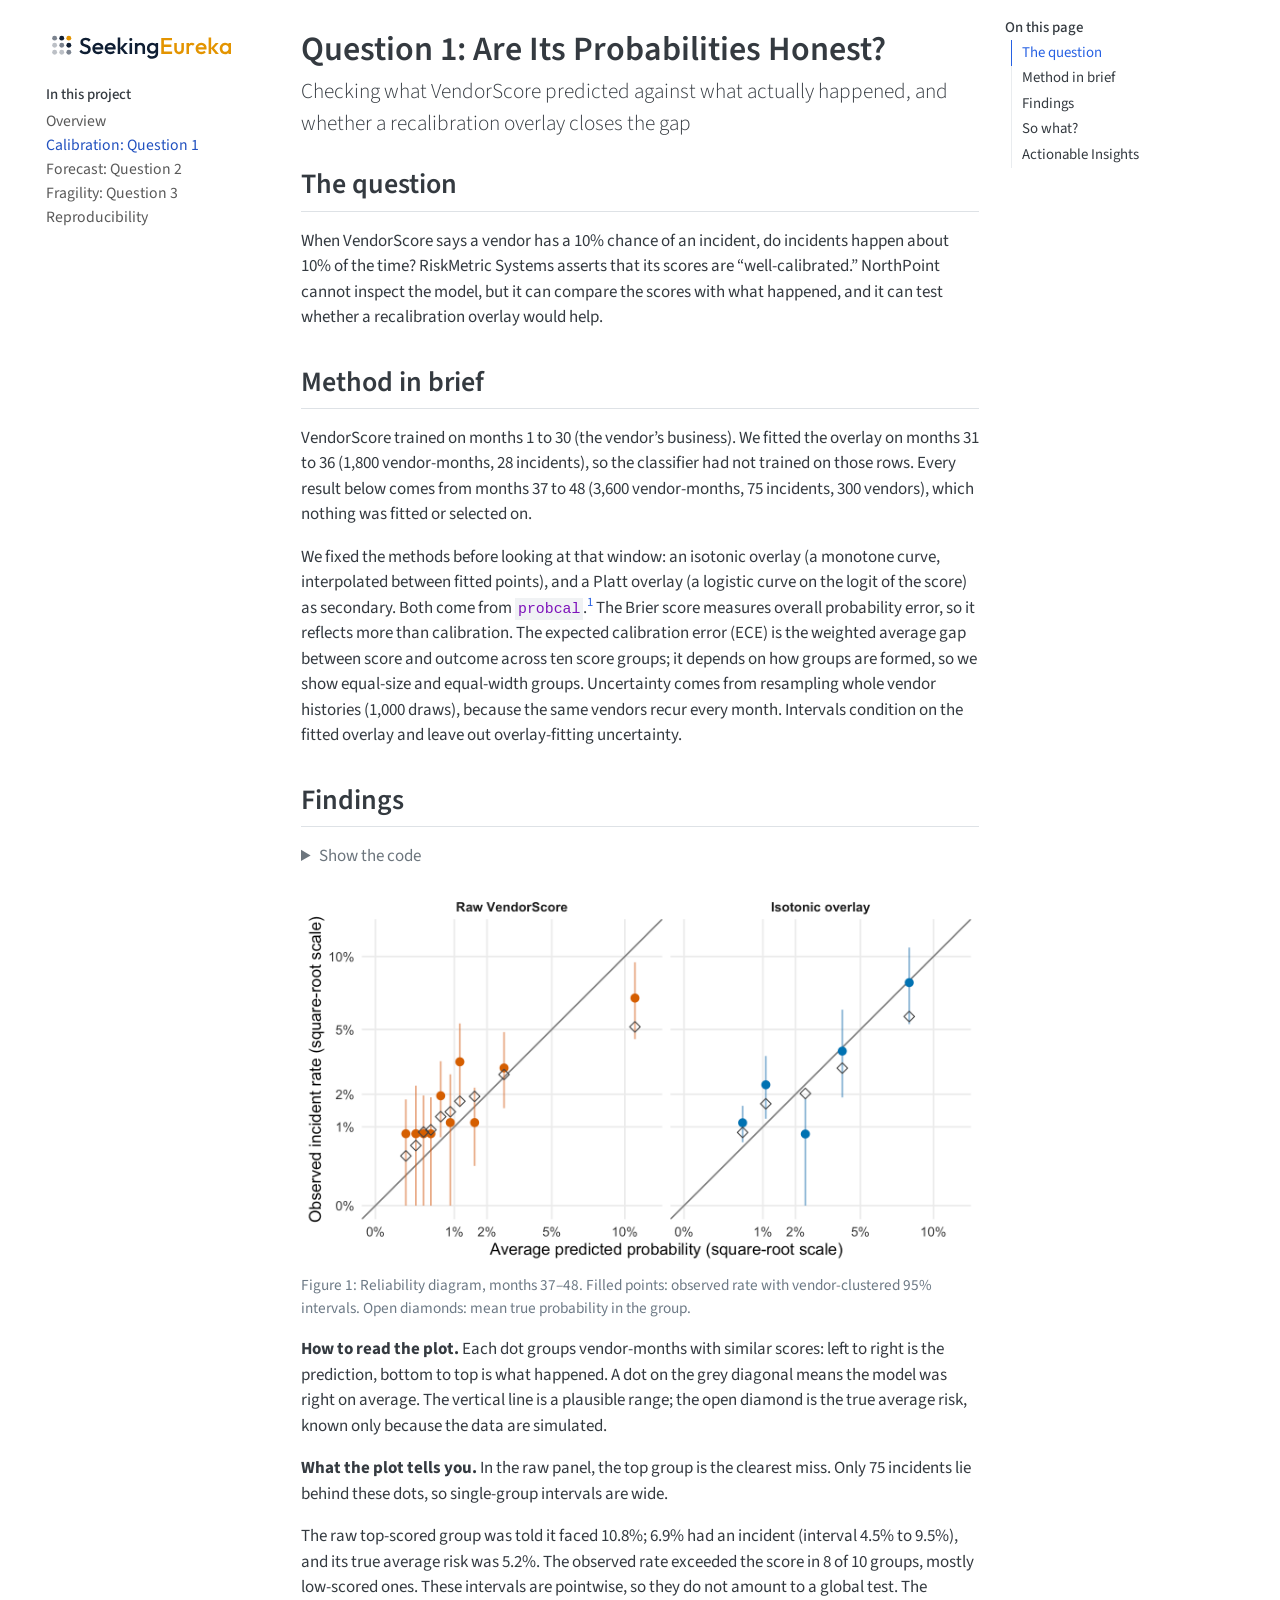
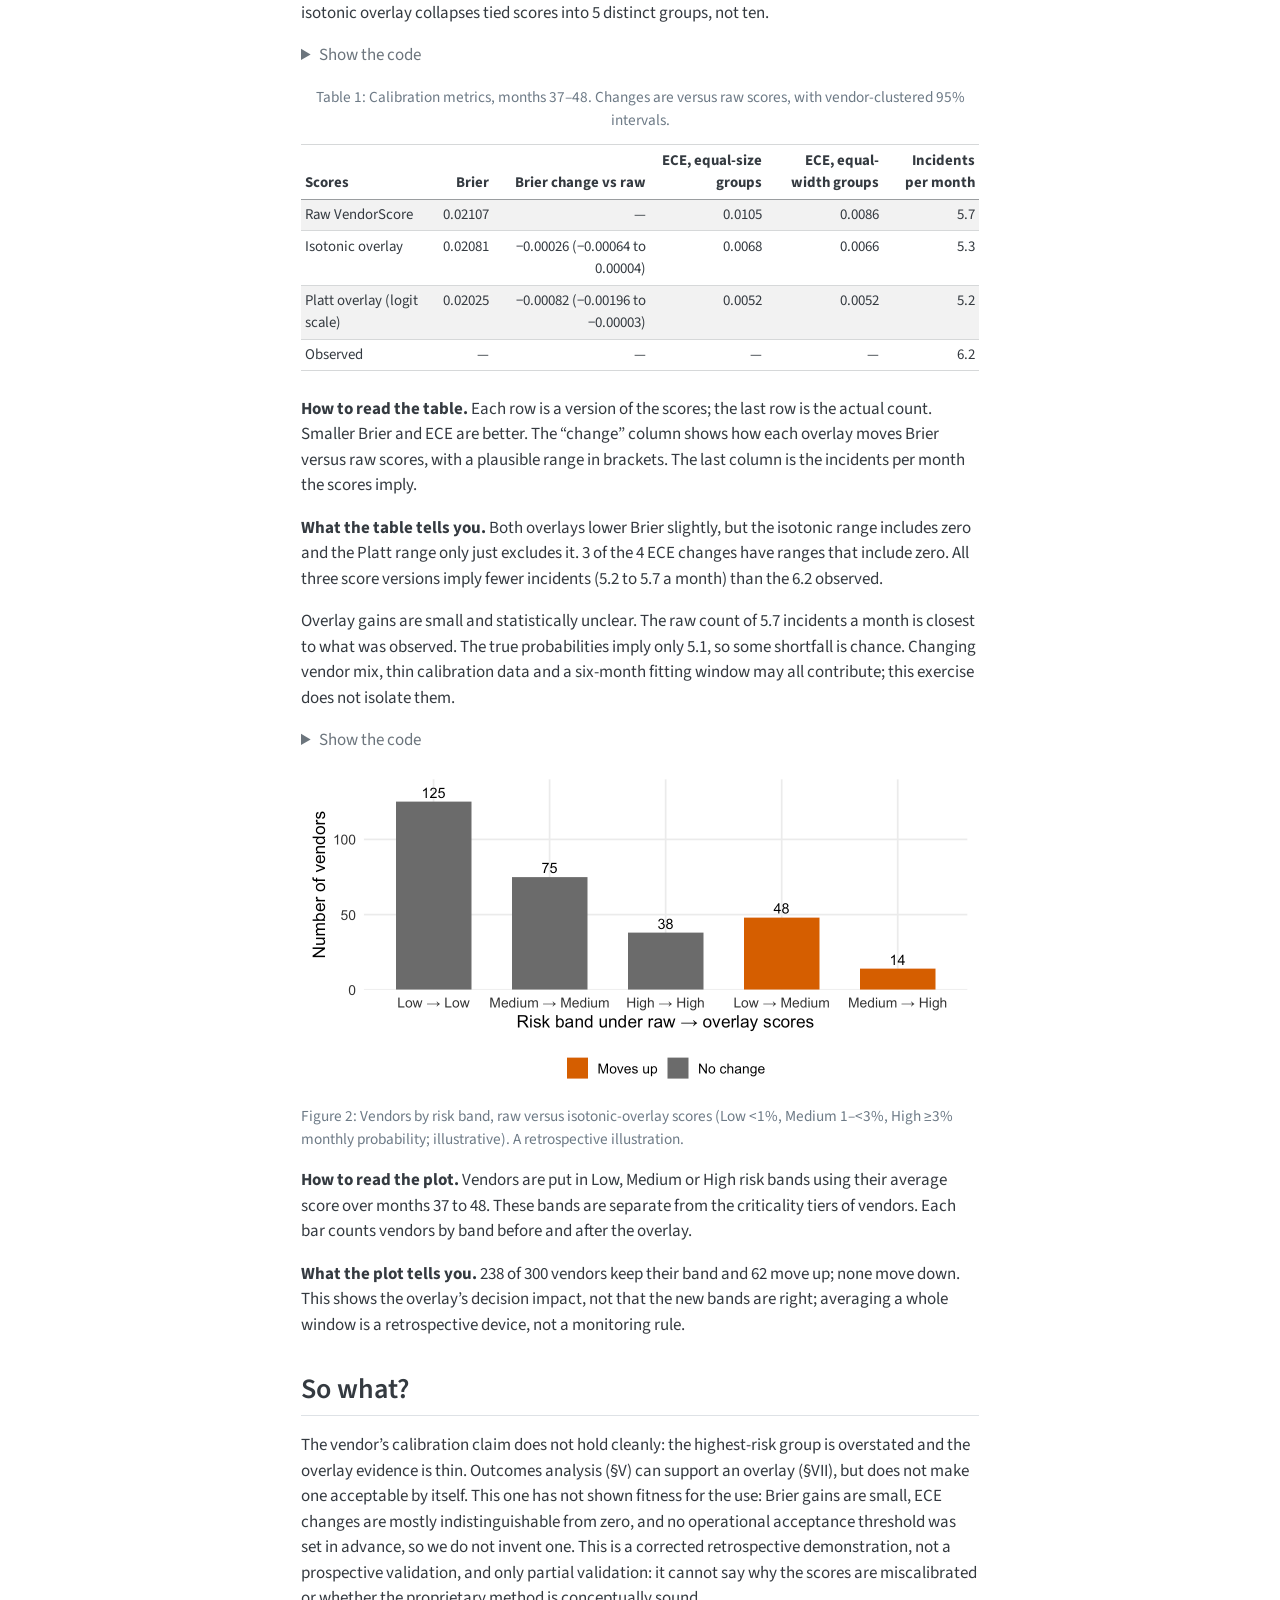
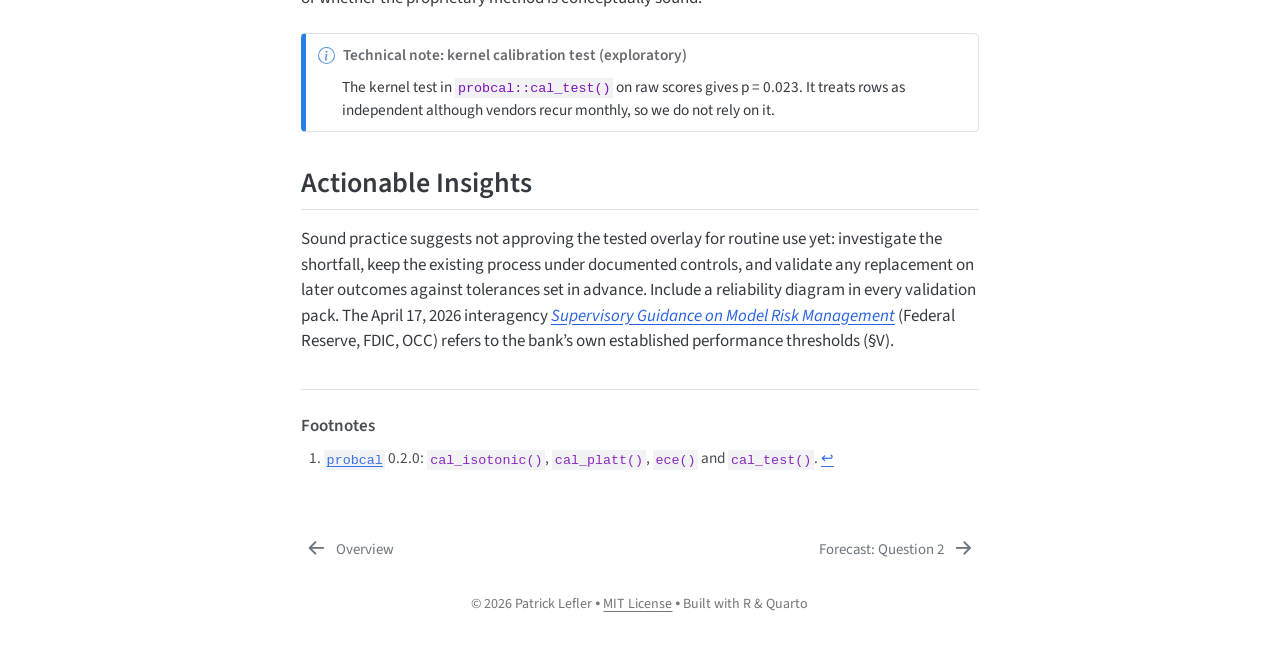
==== commit ea5217d4: "Added logo and favicon" ====
--- a/docs/calibration.html
+++ b/docs/calibration.html
@@ -62,6 +62,7 @@
 <script src="site_libs/quarto-nav/headroom.min.js"></script>
 <link href="./forecast.html" rel="next">
 <link href="./index.html" rel="prev">
+<link href="./assets/images/favicon.svg" rel="icon" type="image/svg+xml">
 <script src="site_libs/clipboard/clipboard.min.js"></script>
 <script src="site_libs/quarto-html/quarto.js" type="module"></script>
 <script src="site_libs/quarto-html/tabsets/tabsets.js" type="module"></script>
@@ -73,7 +74,7 @@
 <link href="site_libs/quarto-html/quarto-syntax-highlighting-587c61ba64f3a5504c4d52d930310e48.css" rel="stylesheet" id="quarto-text-highlighting-styles">
 <script src="site_libs/bootstrap/bootstrap.min.js"></script>
 <link href="site_libs/bootstrap/bootstrap-icons.css" rel="stylesheet">
-<link href="site_libs/bootstrap/bootstrap-27a998fbd444cbea4325d855b637c53e.min.css" rel="stylesheet" append-hash="true" id="quarto-bootstrap" data-mode="light">
+<link href="site_libs/bootstrap/bootstrap-e17081086ff2b44b277c80779499dc85.min.css" rel="stylesheet" append-hash="true" id="quarto-bootstrap" data-mode="light">
 <script id="quarto-search-options" type="application/json">{
   "language": {
     "search-no-results-text": "No results",
@@ -113,9 +114,10 @@
 <!-- sidebar -->
   <nav id="quarto-sidebar" class="sidebar collapse collapse-horizontal quarto-sidebar-collapse-item sidebar-navigation floating overflow-auto">
     <div class="pt-lg-2 mt-2 text-left sidebar-header">
-    <div class="sidebar-title mb-0 py-0">
-      <a href="./">Three Questions for Any Risk Model</a> 
-    </div>
+      <a href="./index.html" class="sidebar-logo-link">
+      <img src="./assets/images/logo.svg" alt="Seeking Eureka" class="sidebar-logo light-content py-0 d-lg-inline d-none">
+      <img src="./assets/images/logo.svg" alt="Seeking Eureka" class="sidebar-logo dark-content py-0 d-lg-inline d-none">
+      </a>
       </div>
     <div class="sidebar-menu-container"> 
     <ul class="list-unstyled mt-1">
